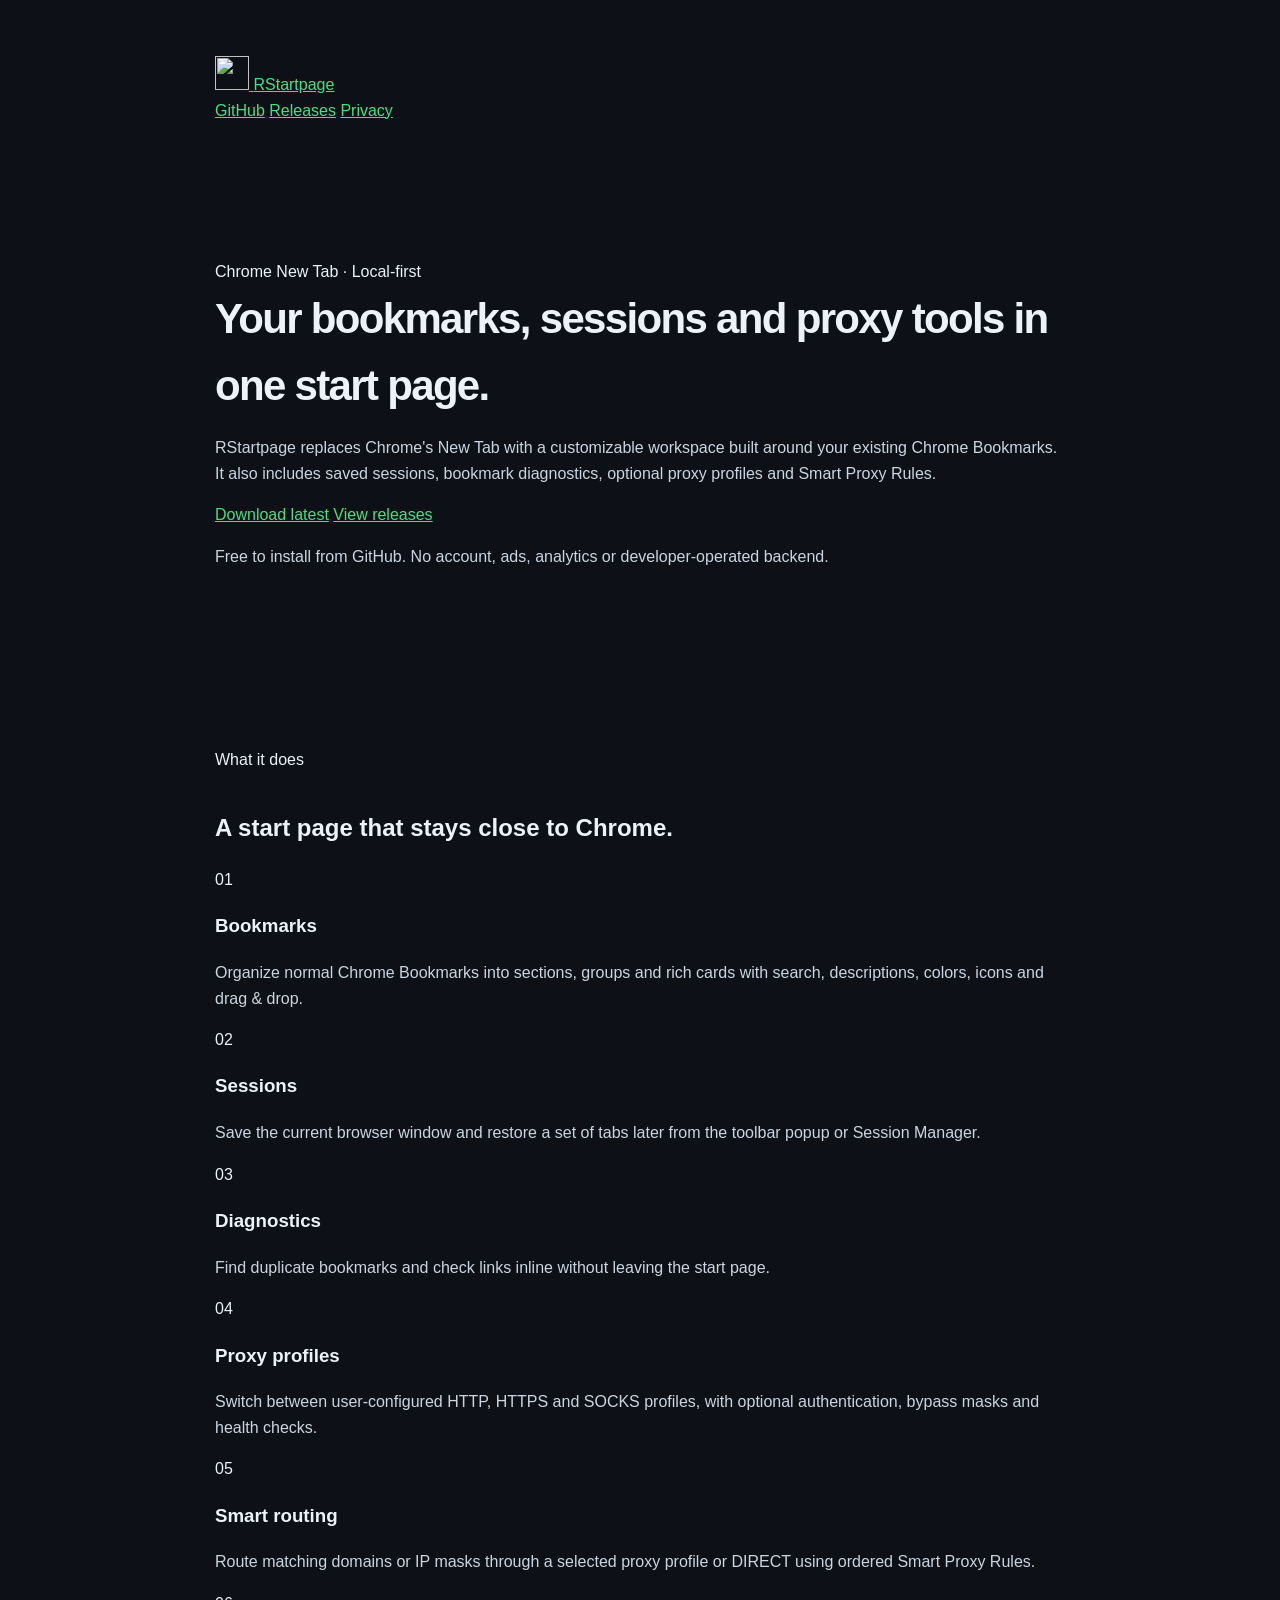
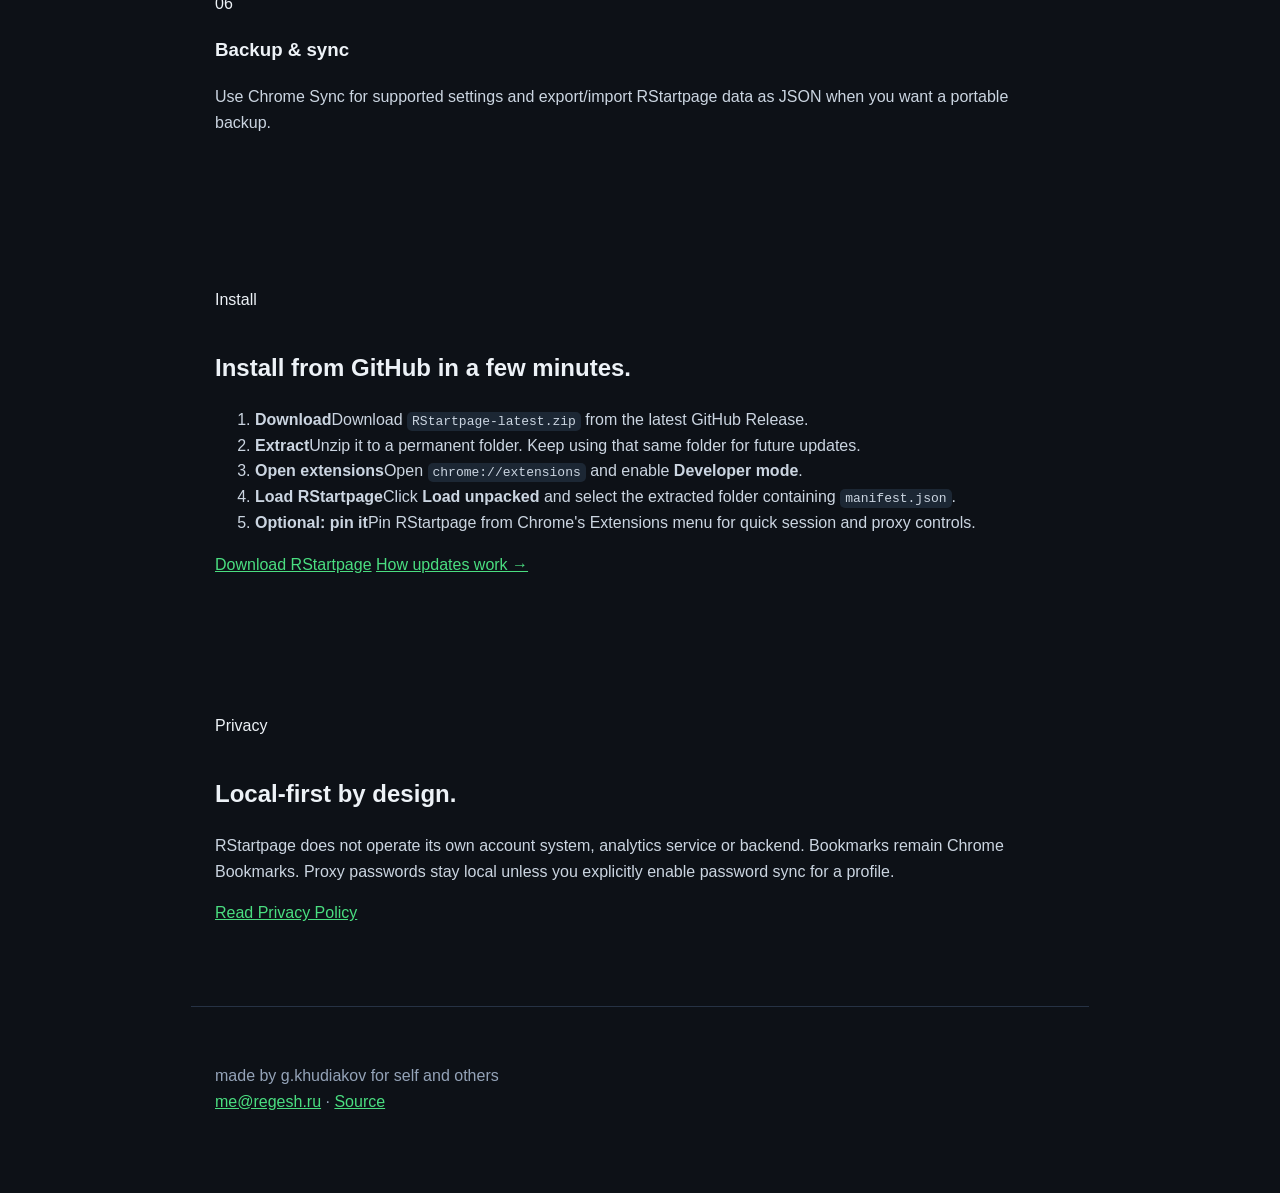
==== docs/index.html @ 15287fea "Build public RStartpage landing page" ====
<!doctype html>
<html lang="en">
<head>
  <meta charset="utf-8">
  <meta name="viewport" content="width=device-width,initial-scale=1">
  <meta name="description" content="RStartpage is a local-first Chrome New Tab workspace with bookmarks, sessions, link diagnostics and optional proxy routing.">
  <title>RStartpage — Chrome New Tab workspace</title>
  <link rel="stylesheet" href="style.css">
</head>
<body>
  <header class="nav wrap nav-wrap">
    <a class="brand" href="./" aria-label="RStartpage home">
      <img src="https://raw.githubusercontent.com/regesheu/RStartpage/main/icons/icon128.png" alt="" width="34" height="34">
      <span>RStartpage</span>
    </a>
    <nav>
      <a href="https://github.com/regesheu/RStartpage">GitHub</a>
      <a href="https://github.com/regesheu/RStartpage/releases">Releases</a>
      <a href="privacy.html">Privacy</a>
    </nav>
  </header>

  <main>
    <section class="hero wrap">
      <div class="hero-copy">
        <div class="eyebrow">Chrome New Tab · Local-first</div>
        <h1>Your bookmarks, sessions and proxy tools in one start page.</h1>
        <p class="lead">RStartpage replaces Chrome's New Tab with a customizable workspace built around your existing Chrome Bookmarks. It also includes saved sessions, bookmark diagnostics, optional proxy profiles and Smart Proxy Rules.</p>
        <div class="actions">
          <a class="button primary" href="https://github.com/regesheu/RStartpage/releases/latest/download/RStartpage-latest.zip">Download latest</a>
          <a class="button" href="https://github.com/regesheu/RStartpage/releases">View releases</a>
        </div>
        <p class="small">Free to install from GitHub. No account, ads, analytics or developer-operated backend.</p>
      </div>
      <div class="hero-mark" aria-hidden="true">
        <img src="https://raw.githubusercontent.com/regesheu/RStartpage/main/branding/rstartpage-project-mark-transparent.png" alt="">
      </div>
    </section>

    <section class="wrap section">
      <div class="section-heading">
        <div class="eyebrow">What it does</div>
        <h2>A start page that stays close to Chrome.</h2>
      </div>
      <div class="feature-grid">
        <article class="feature"><span>01</span><h3>Bookmarks</h3><p>Organize normal Chrome Bookmarks into sections, groups and rich cards with search, descriptions, colors, icons and drag & drop.</p></article>
        <article class="feature"><span>02</span><h3>Sessions</h3><p>Save the current browser window and restore a set of tabs later from the toolbar popup or Session Manager.</p></article>
        <article class="feature"><span>03</span><h3>Diagnostics</h3><p>Find duplicate bookmarks and check links inline without leaving the start page.</p></article>
        <article class="feature"><span>04</span><h3>Proxy profiles</h3><p>Switch between user-configured HTTP, HTTPS and SOCKS profiles, with optional authentication, bypass masks and health checks.</p></article>
        <article class="feature"><span>05</span><h3>Smart routing</h3><p>Route matching domains or IP masks through a selected proxy profile or DIRECT using ordered Smart Proxy Rules.</p></article>
        <article class="feature"><span>06</span><h3>Backup & sync</h3><p>Use Chrome Sync for supported settings and export/import RStartpage data as JSON when you want a portable backup.</p></article>
      </div>
    </section>

    <section class="wrap section install" id="install">
      <div class="section-heading">
        <div class="eyebrow">Install</div>
        <h2>Install from GitHub in a few minutes.</h2>
      </div>
      <ol class="steps">
        <li><strong>Download</strong><span>Download <code>RStartpage-latest.zip</code> from the latest GitHub Release.</span></li>
        <li><strong>Extract</strong><span>Unzip it to a permanent folder. Keep using that same folder for future updates.</span></li>
        <li><strong>Open extensions</strong><span>Open <code>chrome://extensions</code> and enable <strong>Developer mode</strong>.</span></li>
        <li><strong>Load RStartpage</strong><span>Click <strong>Load unpacked</strong> and select the extracted folder containing <code>manifest.json</code>.</span></li>
        <li><strong>Optional: pin it</strong><span>Pin RStartpage from Chrome's Extensions menu for quick session and proxy controls.</span></li>
      </ol>
      <div class="install-actions">
        <a class="button primary" href="https://github.com/regesheu/RStartpage/releases/latest/download/RStartpage-latest.zip">Download RStartpage</a>
        <a class="text-link" href="https://github.com/regesheu/RStartpage#updating">How updates work →</a>
      </div>
    </section>

    <section class="wrap section privacy-card">
      <div>
        <div class="eyebrow">Privacy</div>
        <h2>Local-first by design.</h2>
        <p>RStartpage does not operate its own account system, analytics service or backend. Bookmarks remain Chrome Bookmarks. Proxy passwords stay local unless you explicitly enable password sync for a profile.</p>
      </div>
      <a class="button" href="privacy.html">Read Privacy Policy</a>
    </section>
  </main>

  <footer class="wrap footer">
    <div>made by g.khudiakov for self and others</div>
    <div><a href="mailto:me@regesh.ru">me@regesh.ru</a> · <a href="https://github.com/regesheu/RStartpage">Source</a></div>
  </footer>
</body>
</html>
---- docs/style.css ----
:root{color-scheme:light dark;font-family:-apple-system,BlinkMacSystemFont,"Segoe UI",sans-serif;background:#0d1117;color:#edf2f7}body{margin:0;line-height:1.6}.wrap{max-width:850px;margin:auto;padding:56px 24px 80px}a{color:#4ade80}h1{font-size:42px;letter-spacing:-.04em;margin:0 0 12px}h2{margin-top:36px}p,li{color:#cbd5e1}.card{margin-top:24px;padding:22px;border:1px solid #263244;border-radius:18px;background:#131b26}.muted{color:#94a3b8}code{background:#1c2734;padding:2px 5px;border-radius:5px}footer{margin-top:52px;padding-top:20px;border-top:1px solid #263244;color:#94a3b8}
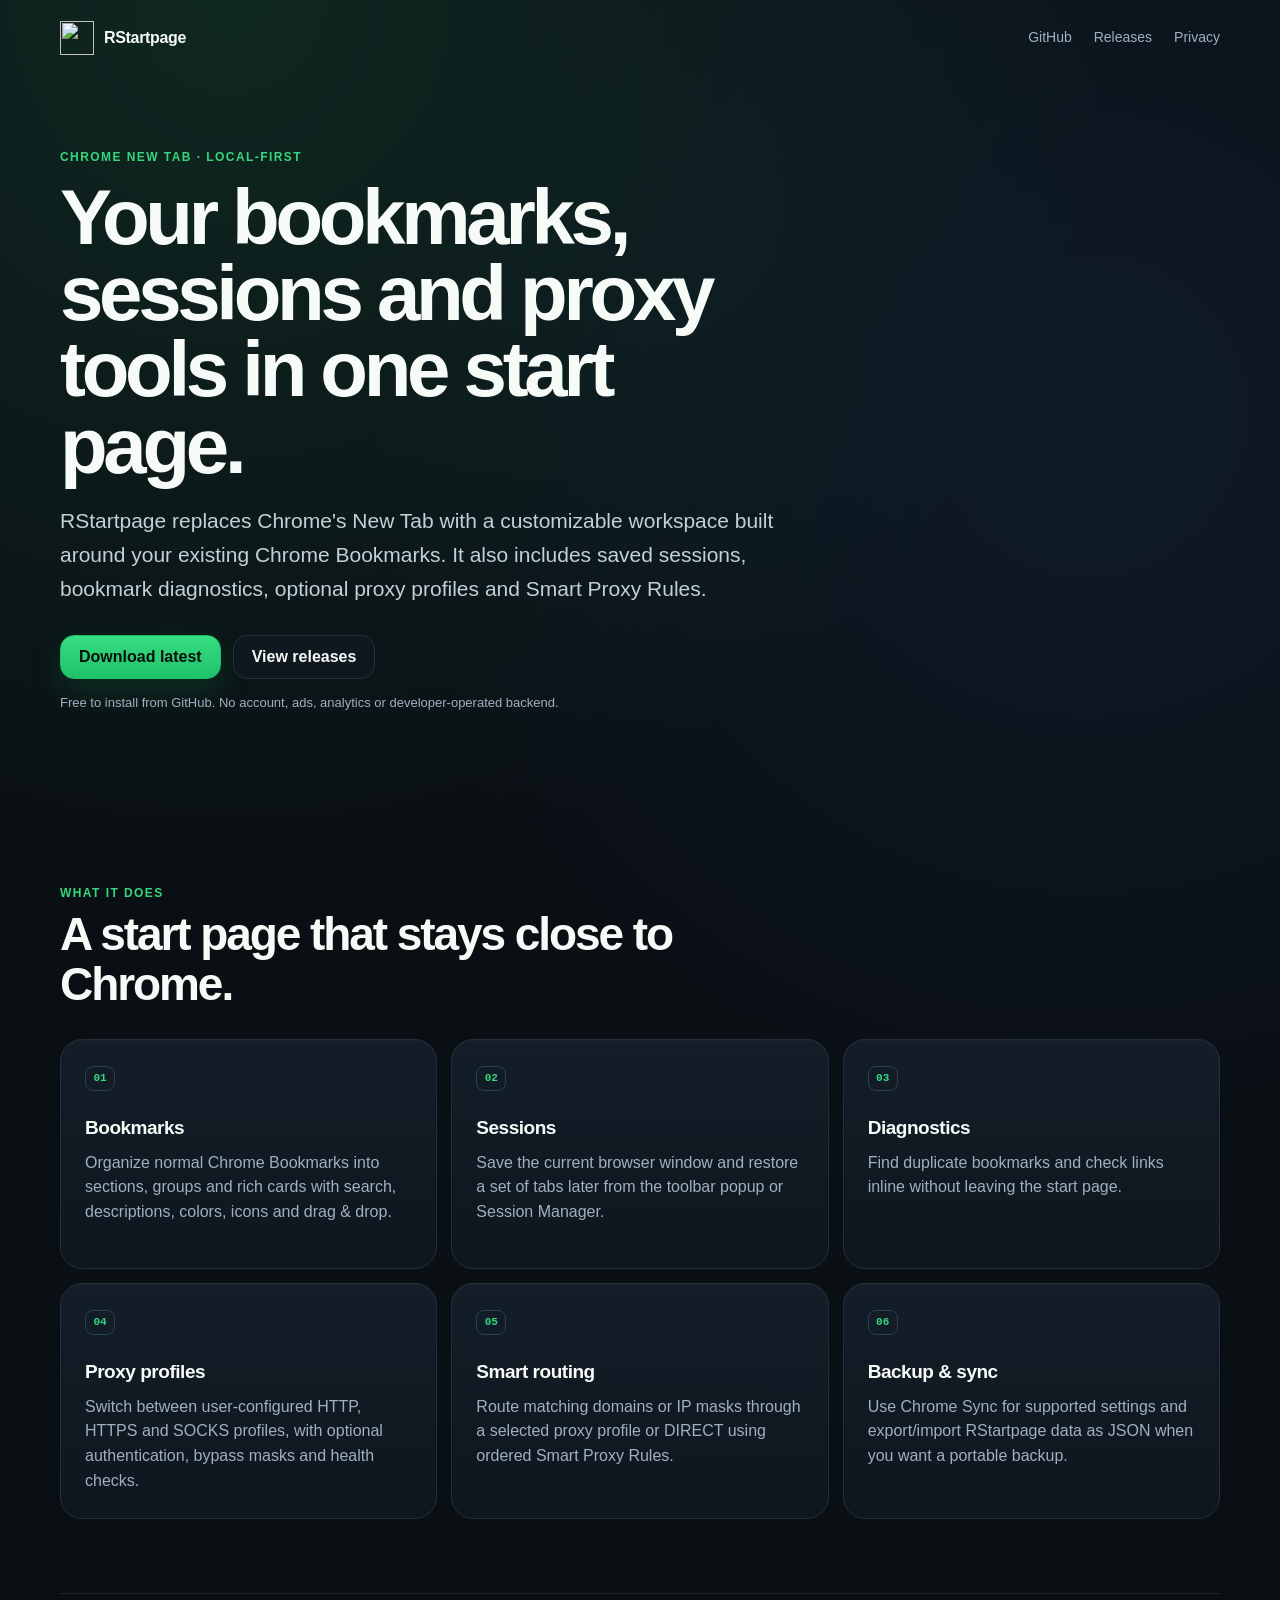
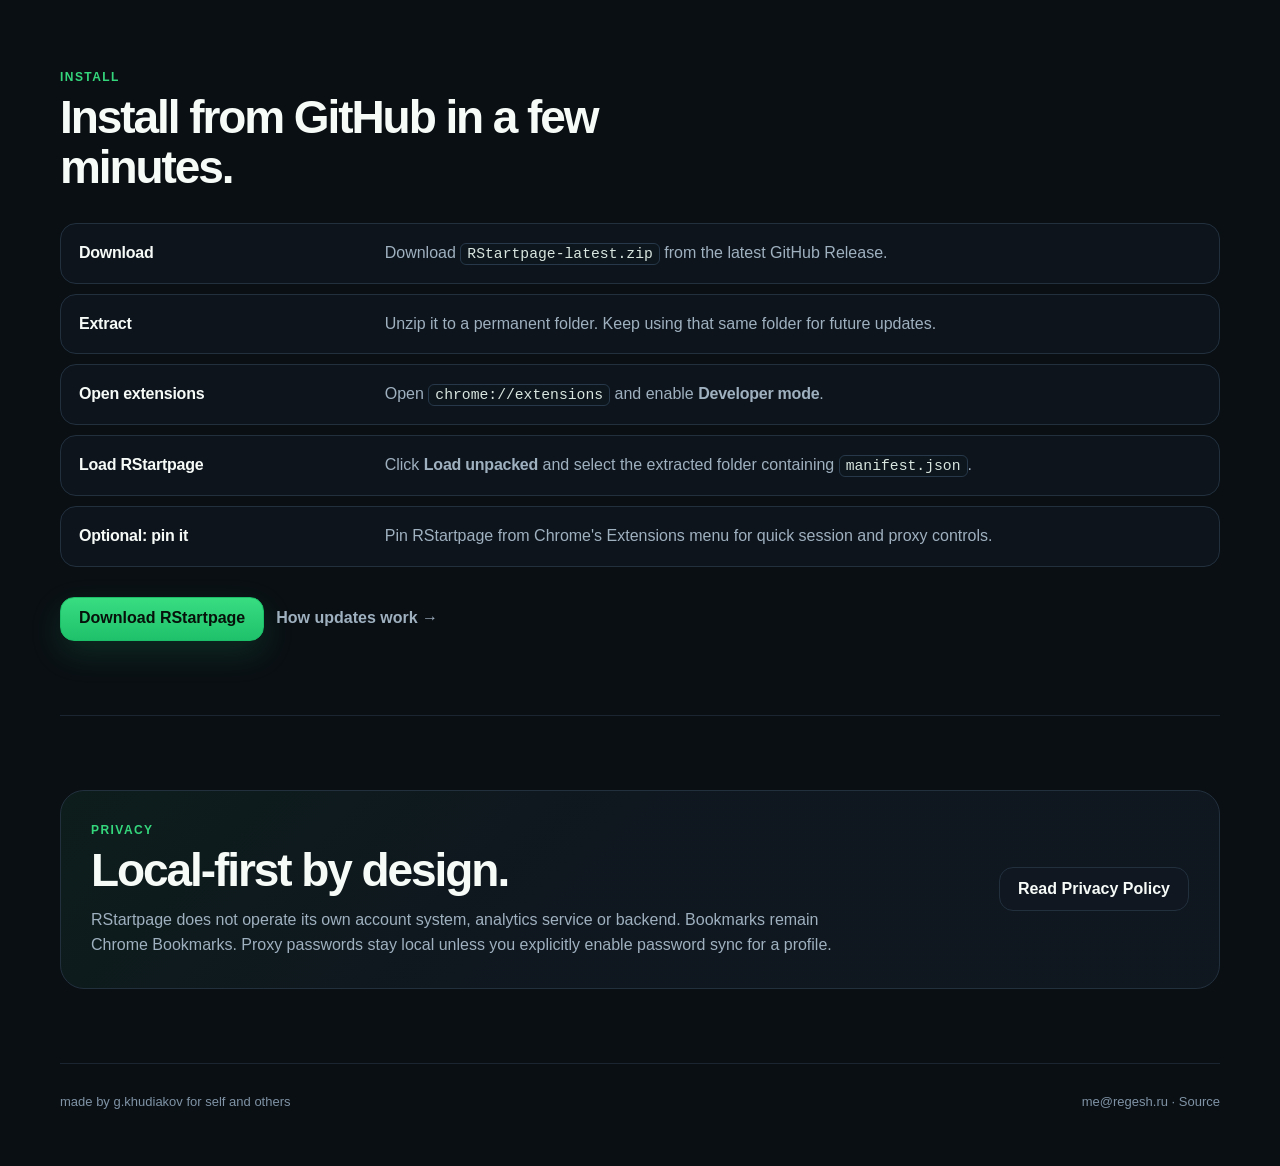
==== commit 41be7ed2: "Use published project icon on landing page" ====
--- a/docs/index.html
+++ b/docs/index.html
@@ -33,7 +33,7 @@
         <p class="small">Free to install from GitHub. No account, ads, analytics or developer-operated backend.</p>
       </div>
       <div class="hero-mark" aria-hidden="true">
-        <img src="https://raw.githubusercontent.com/regesheu/RStartpage/main/branding/rstartpage-project-mark-transparent.png" alt="">
+        <img src="https://raw.githubusercontent.com/regesheu/RStartpage/main/icons/icon128.png" alt="">
       </div>
     </section>
 
--- a/docs/style.css
+++ b/docs/style.css
@@ -1 +1 @@
-:root{color-scheme:light dark;font-family:-apple-system,BlinkMacSystemFont,"Segoe UI",sans-serif;background:#0d1117;color:#edf2f7}body{margin:0;line-height:1.6}.wrap{max-width:850px;margin:auto;padding:56px 24px 80px}a{color:#4ade80}h1{font-size:42px;letter-spacing:-.04em;margin:0 0 12px}h2{margin-top:36px}p,li{color:#cbd5e1}.card{margin-top:24px;padding:22px;border:1px solid #263244;border-radius:18px;background:#131b26}.muted{color:#94a3b8}code{background:#1c2734;padding:2px 5px;border-radius:5px}footer{margin-top:52px;padding-top:20px;border-top:1px solid #263244;color:#94a3b8}
+:root{color-scheme:dark;font-family:-apple-system,BlinkMacSystemFont,"SF Pro Display","Segoe UI",sans-serif;background:#0a0f14;color:#f7fbf8;--bg:#0a0f14;--surface:#101821;--surface2:#141f2a;--border:#22303e;--text:#f7fbf8;--muted:#9fb0bf;--green:#35d77d;--green2:#1bbf68;--max:1160px}*{box-sizing:border-box}html{scroll-behavior:smooth}body{margin:0;min-height:100vh;line-height:1.55;background:radial-gradient(circle at 18% 0%,rgba(53,215,125,.12),transparent 30%),radial-gradient(circle at 85% 15%,rgba(53,135,215,.10),transparent 28%),var(--bg);color:var(--text)}a{color:inherit;text-decoration:none}.wrap{width:min(calc(100% - 40px),var(--max));margin:0 auto}.nav-wrap{min-height:76px;display:flex;align-items:center;justify-content:space-between;gap:24px}.brand{display:inline-flex;align-items:center;gap:10px;font-weight:700;letter-spacing:-.02em}.brand img{display:block}.nav nav{display:flex;align-items:center;gap:22px}.nav nav a{color:var(--muted);font-size:14px}.nav nav a:hover,.text-link:hover,.footer a:hover{color:var(--green)}.hero{min-height:540px;display:grid;grid-template-columns:minmax(0,1.3fr) minmax(260px,.7fr);gap:44px;align-items:center;padding:72px 0 84px}.hero-copy{max-width:780px}.eyebrow{color:var(--green);font-size:12px;font-weight:750;letter-spacing:.12em;text-transform:uppercase}.hero h1{margin:12px 0 20px;font-size:clamp(44px,7vw,78px);line-height:.98;letter-spacing:-.055em;max-width:900px}.lead{max-width:760px;margin:0;color:#c4d0d9;font-size:clamp(17px,2vw,21px);line-height:1.6}.actions,.install-actions{display:flex;align-items:center;gap:12px;flex-wrap:wrap;margin-top:30px}.button{min-height:44px;display:inline-flex;align-items:center;justify-content:center;padding:0 18px;border:1px solid var(--border);border-radius:14px;background:rgba(16,24,33,.82);color:var(--text);font-weight:650;transition:.16s ease}.button:hover{transform:translateY(-1px);border-color:#35516a;background:#15202b}.button.primary{border-color:var(--green2);background:linear-gradient(180deg,#38dc81,#1fc26a);color:#07110b;box-shadow:0 12px 32px rgba(31,194,106,.16)}.button.primary:hover{background:linear-gradient(180deg,#45e38b,#27cb72)}.small{margin-top:14px;color:var(--muted);font-size:13px}.hero-mark{display:grid;place-items:center}.hero-mark img{width:min(100%,360px);filter:drop-shadow(0 24px 45px rgba(0,0,0,.28))}.section{padding:74px 0}.section-heading{max-width:720px;margin-bottom:30px}.section-heading h2,.privacy-card h2{margin:7px 0 0;font-size:clamp(30px,4vw,46px);line-height:1.08;letter-spacing:-.045em}.feature-grid{display:grid;grid-template-columns:repeat(3,minmax(0,1fr));gap:14px}.feature{min-height:230px;padding:24px;border:1px solid var(--border);border-radius:22px;background:linear-gradient(180deg,rgba(20,31,42,.92),rgba(15,23,31,.86));box-shadow:inset 0 1px 0 rgba(255,255,255,.025)}.feature>span{display:inline-flex;min-width:30px;height:25px;align-items:center;justify-content:center;border:1px solid #284156;border-radius:8px;color:var(--green);font:650 11px/1 ui-monospace,SFMono-Regular,Menlo,monospace}.feature h3{margin:22px 0 8px;font-size:19px;letter-spacing:-.025em}.feature p,.privacy-card p{margin:0;color:var(--muted)}.install{border-top:1px solid rgba(34,48,62,.7);border-bottom:1px solid rgba(34,48,62,.7)}.steps{list-style:none;padding:0;margin:0;display:grid;gap:10px;counter-reset:item}.steps li{display:grid;grid-template-columns:minmax(150px,.35fr) minmax(0,1fr);gap:20px;padding:17px 18px;border:1px solid var(--border);border-radius:16px;background:rgba(15,23,31,.72)}.steps strong{letter-spacing:-.015em}.steps span{color:var(--muted)}code{padding:2px 6px;border:1px solid #263849;border-radius:6px;background:#0d151d;color:#d8e6df;font-family:ui-monospace,SFMono-Regular,Menlo,monospace;font-size:.92em}.text-link{color:var(--muted);font-weight:620}.privacy-card{margin-top:74px;margin-bottom:74px;padding:30px;border:1px solid var(--border);border-radius:24px;background:linear-gradient(135deg,rgba(53,215,125,.07),rgba(16,24,33,.86) 45%);display:flex;align-items:center;justify-content:space-between;gap:36px}.privacy-card>div{max-width:760px}.privacy-card p{margin-top:12px}.footer{min-height:104px;padding:28px 0 40px;border-top:1px solid rgba(34,48,62,.7);display:flex;justify-content:space-between;gap:24px;color:#7f93a5;font-size:13px}@media(max-width:860px){.hero{grid-template-columns:1fr;min-height:auto;padding-top:56px}.hero-mark{display:none}.feature-grid{grid-template-columns:1fr 1fr}.privacy-card{align-items:flex-start;flex-direction:column}.nav nav a:nth-child(2){display:none}}@media(max-width:600px){.wrap{width:min(calc(100% - 28px),var(--max))}.nav-wrap{min-height:66px}.nav nav{gap:14px}.hero{padding:48px 0 60px}.hero h1{font-size:46px}.feature-grid{grid-template-columns:1fr}.section{padding:56px 0}.steps li{grid-template-columns:1fr;gap:4px}.footer{flex-direction:column}.privacy-card{margin-top:56px;margin-bottom:56px}.actions .button,.install-actions .button{width:100%}}
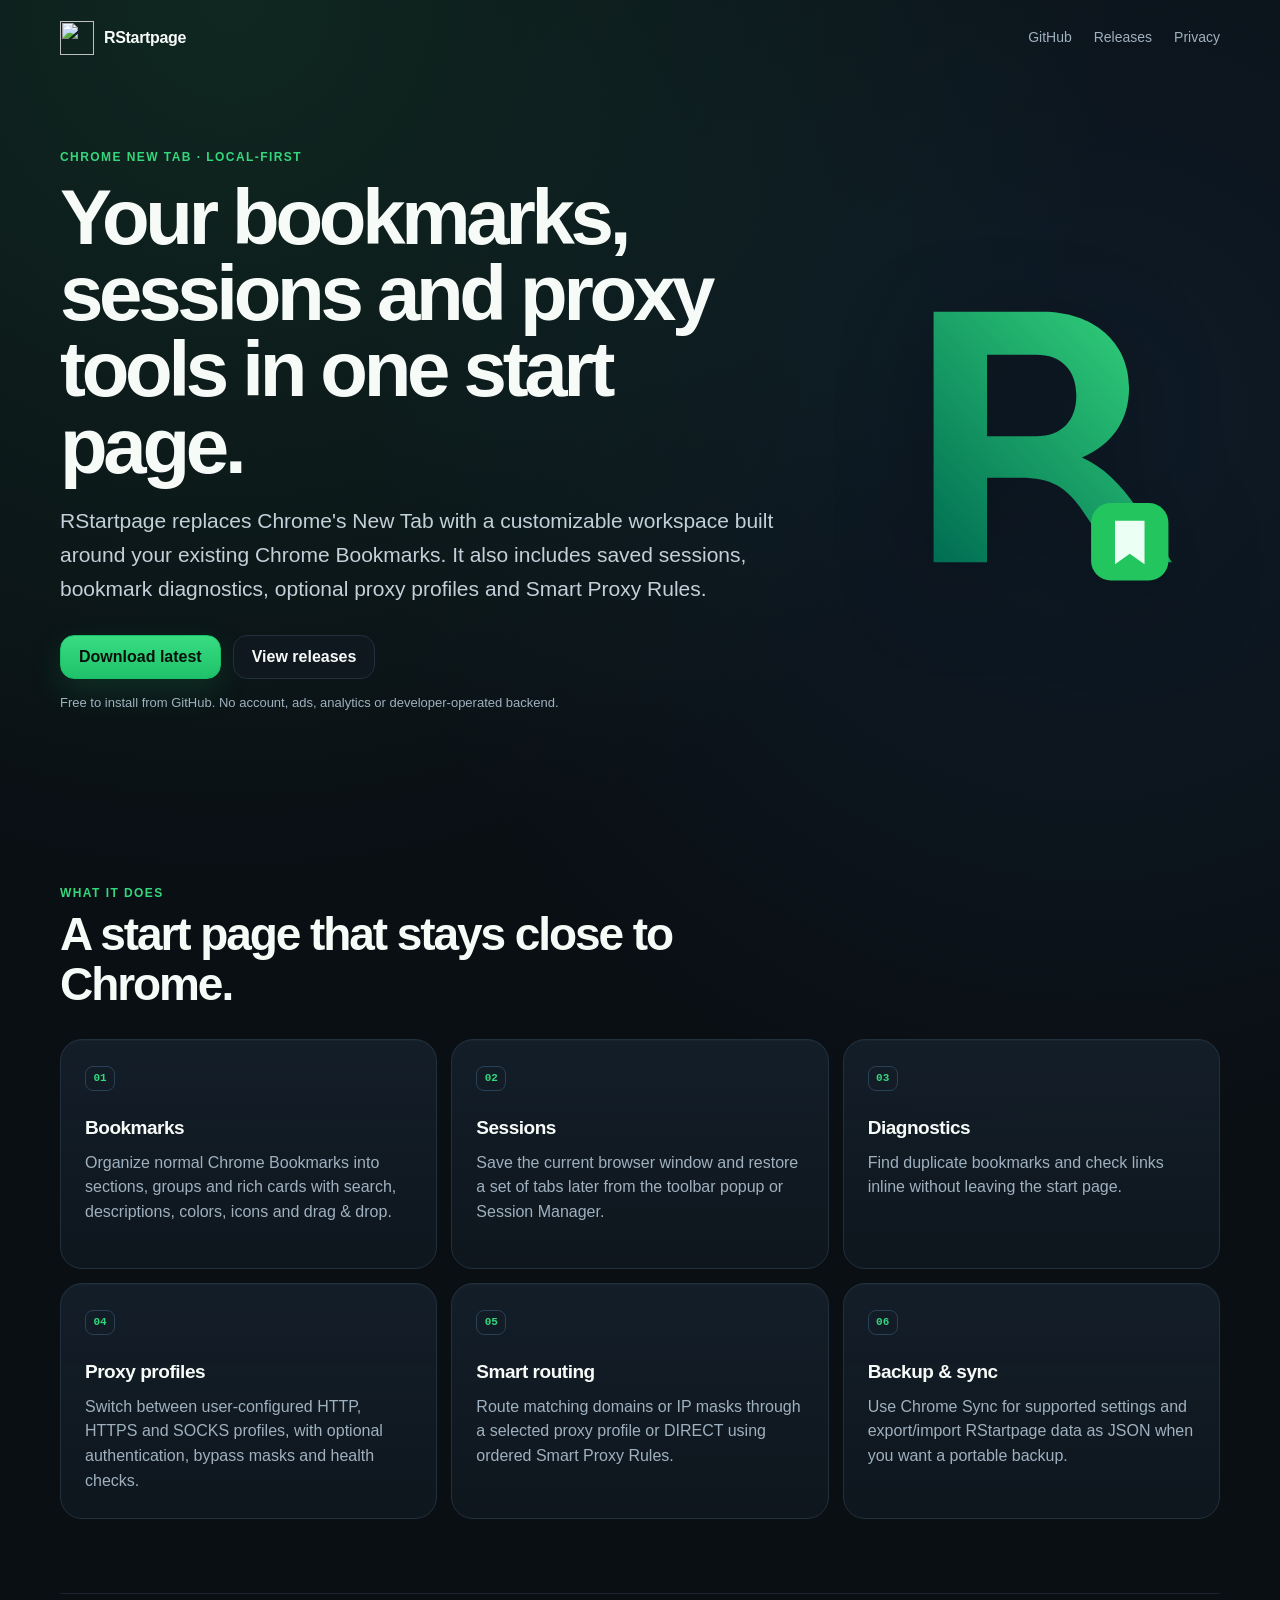
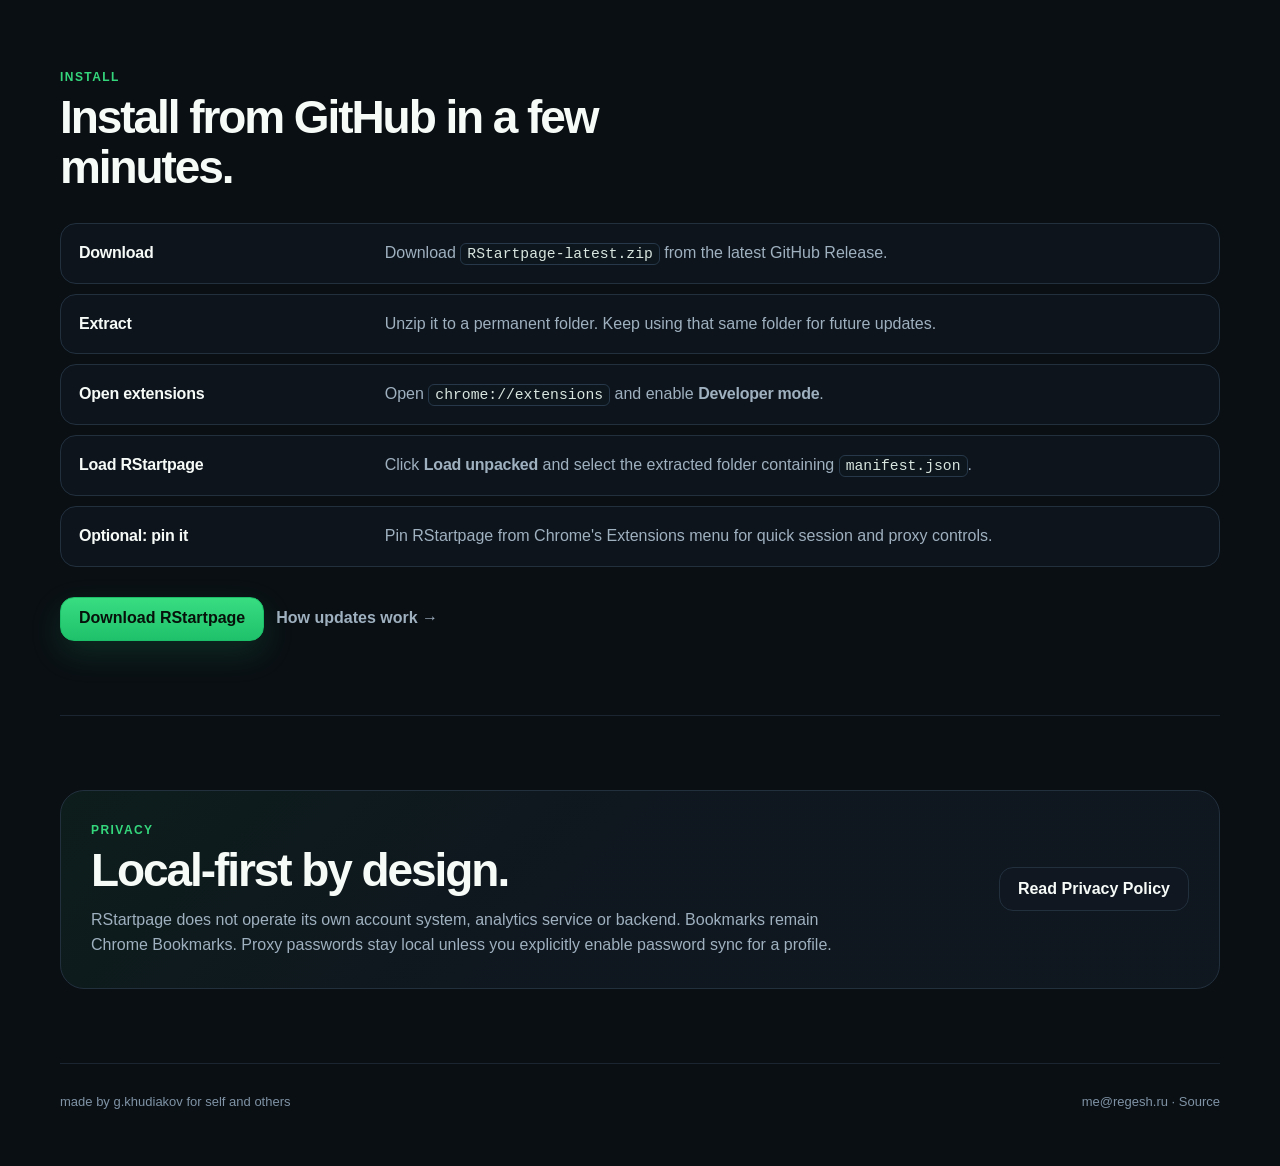
==== commit 4f58651c: "Fix GitHub Pages hero logo rendering" ====
--- a/docs/index.html
+++ b/docs/index.html
@@ -33,7 +33,7 @@
         <p class="small">Free to install from GitHub. No account, ads, analytics or developer-operated backend.</p>
       </div>
       <div class="hero-mark" aria-hidden="true">
-        <img src="https://raw.githubusercontent.com/regesheu/RStartpage/main/icons/icon128.png" alt="">
+        <img src="logo-fallback.svg" alt="">
       </div>
     </section>
 
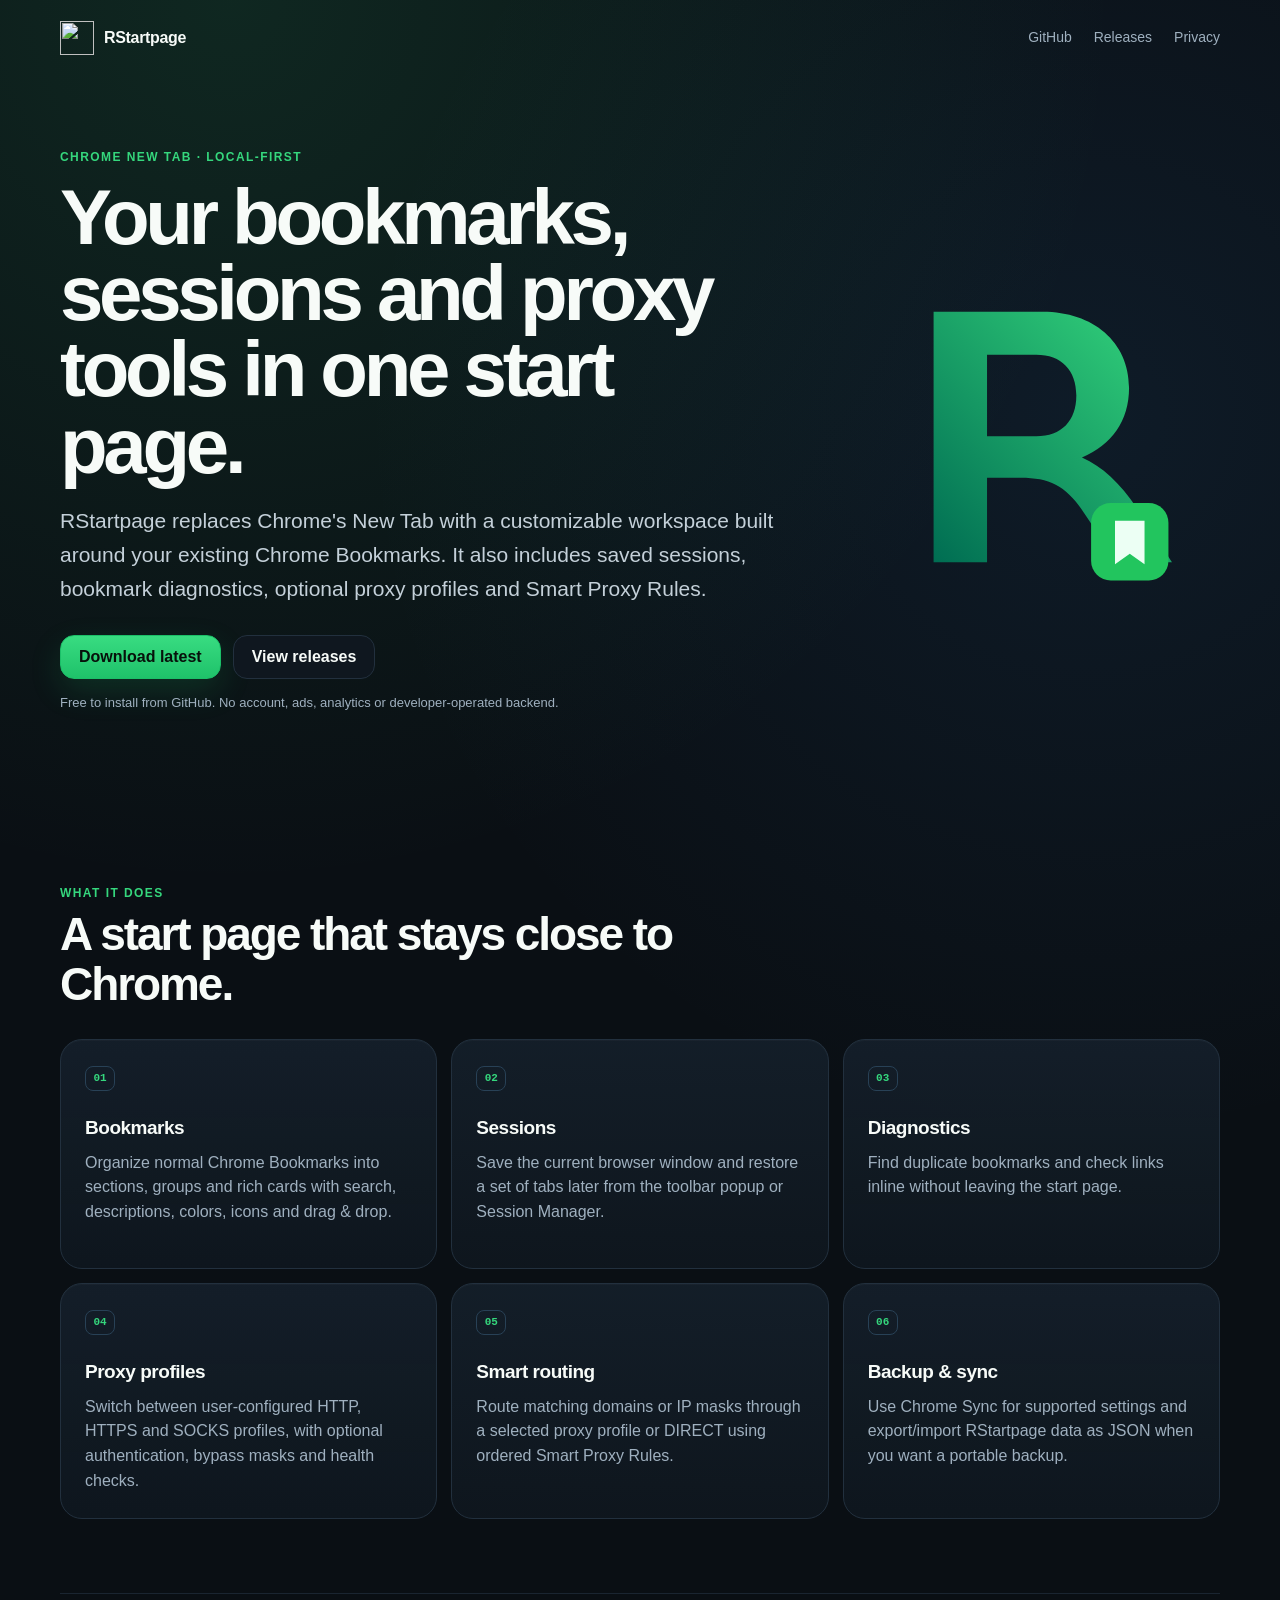
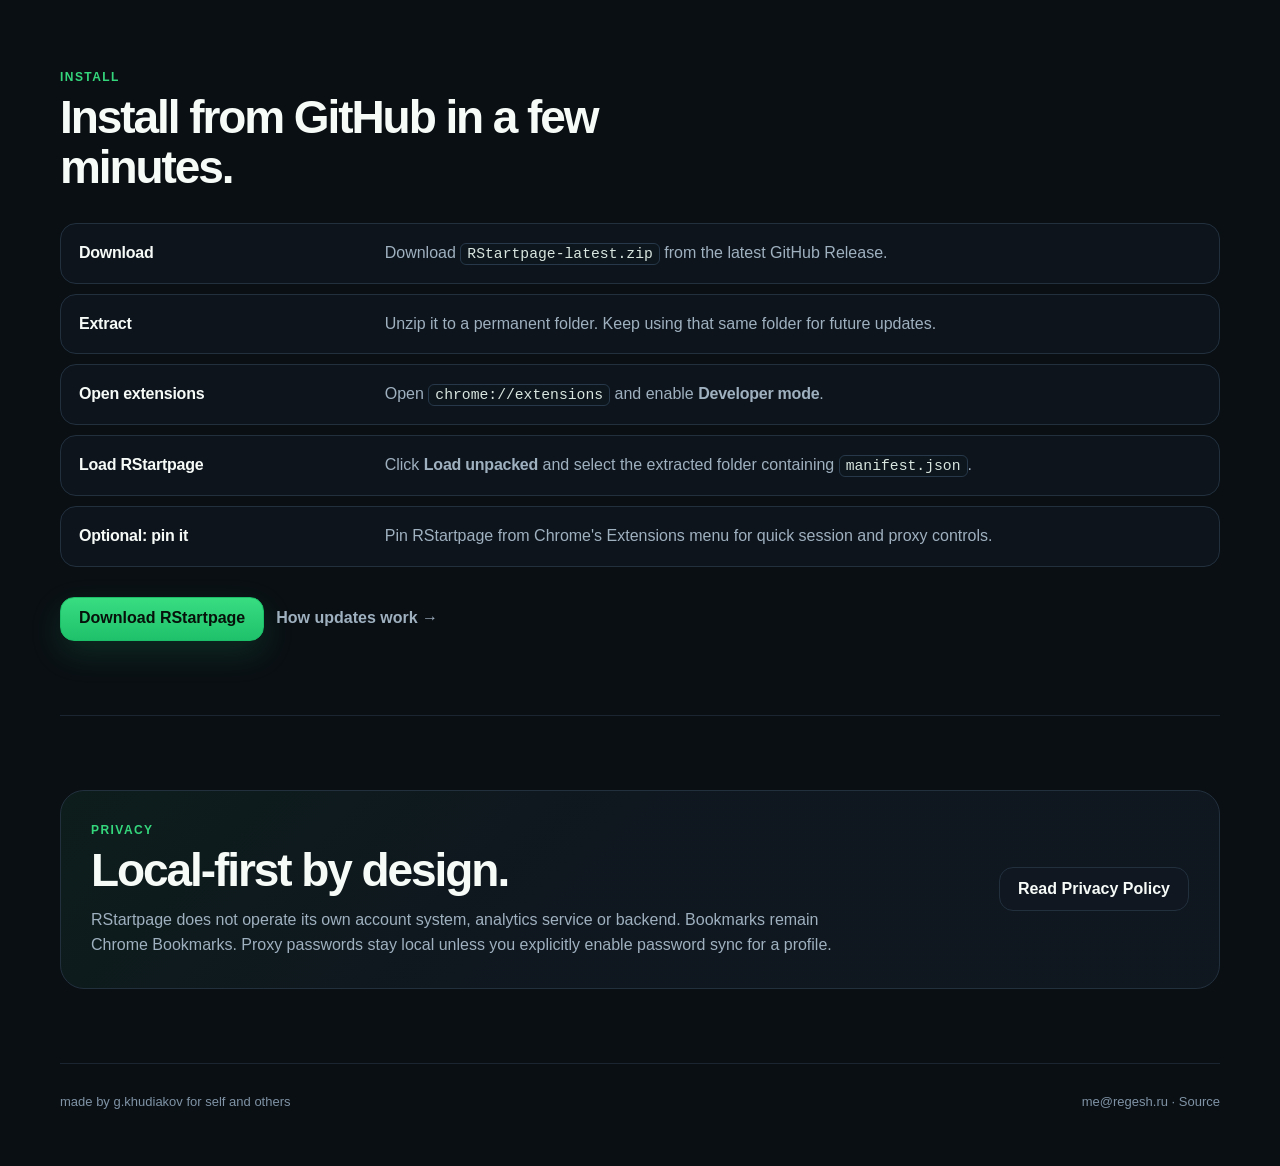
==== commit 179141dc: "Disable hero logo filter to avoid rendering artifacts" ====
--- a/docs/index.html
+++ b/docs/index.html
@@ -33,7 +33,7 @@
         <p class="small">Free to install from GitHub. No account, ads, analytics or developer-operated backend.</p>
       </div>
       <div class="hero-mark" aria-hidden="true">
-        <img src="logo-fallback.svg" alt="">
+        <img src="logo-fallback.svg" alt="" style="filter:none">
       </div>
     </section>
 
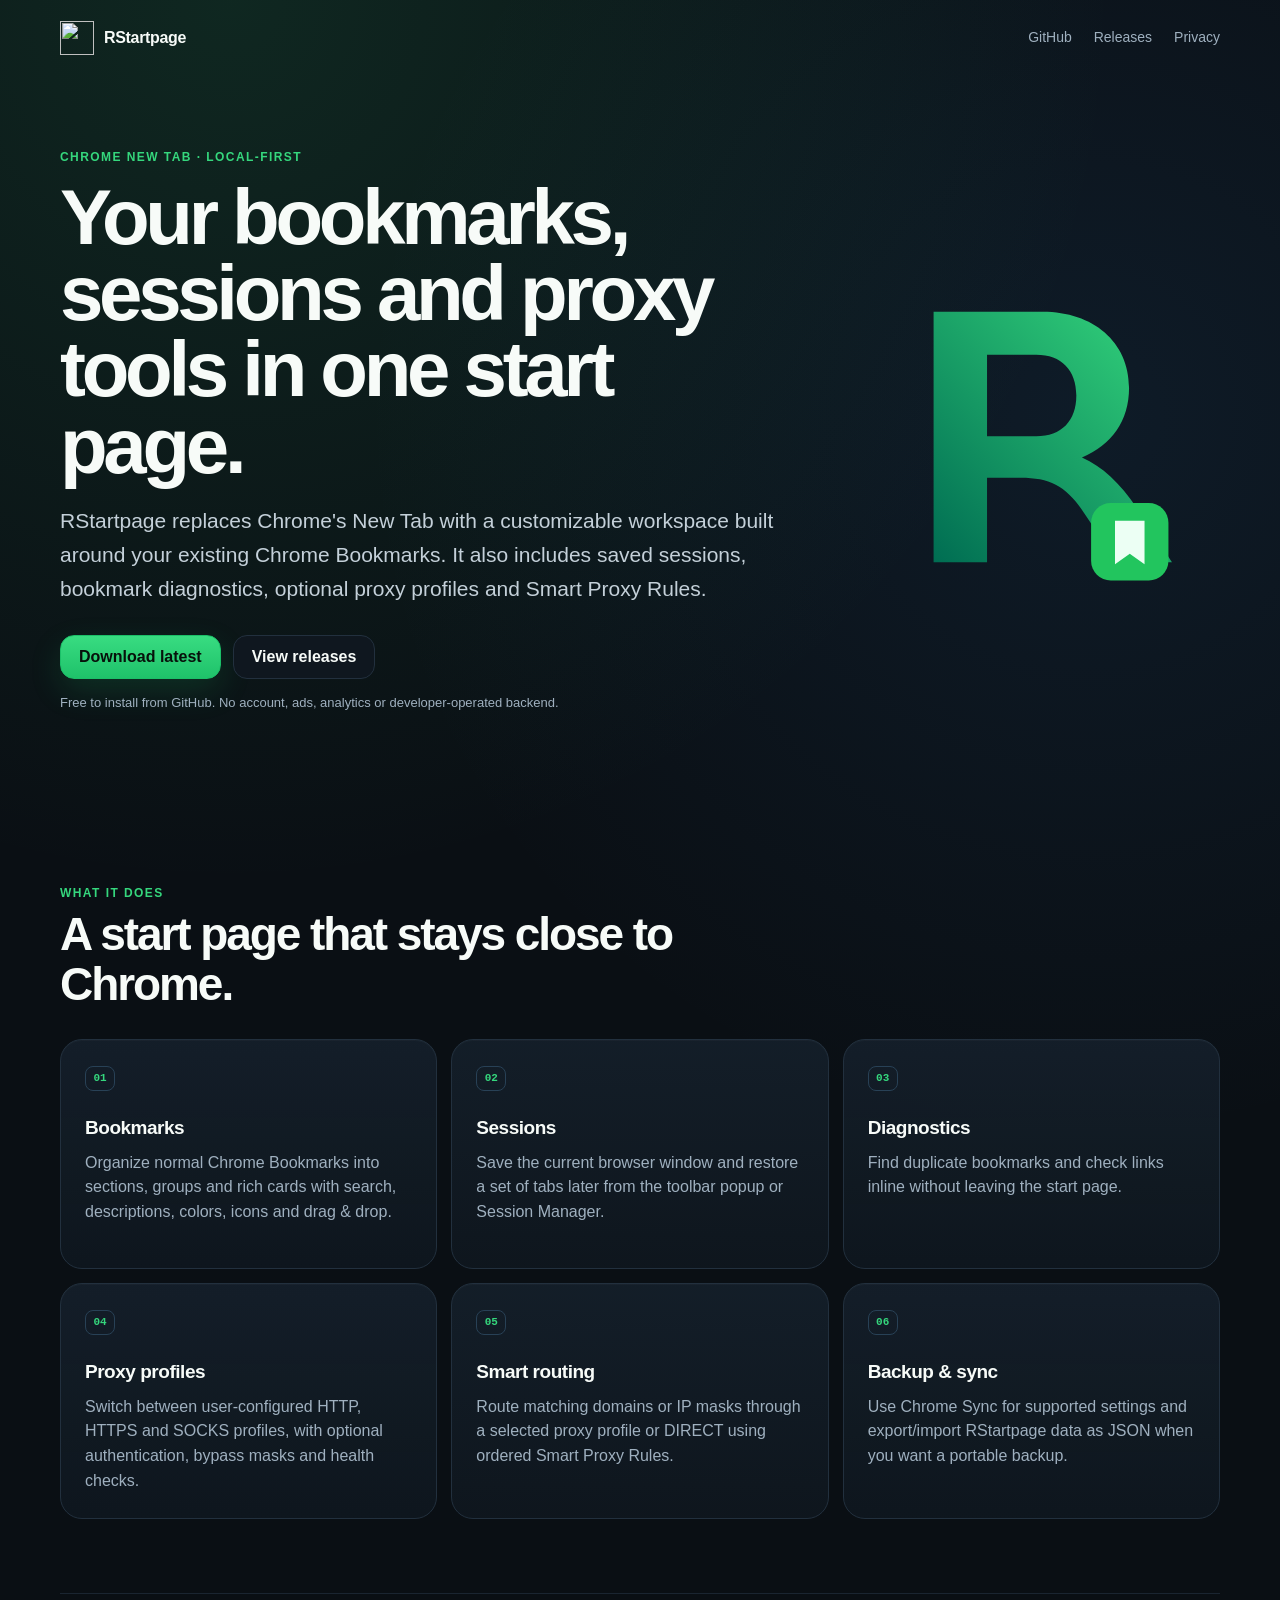
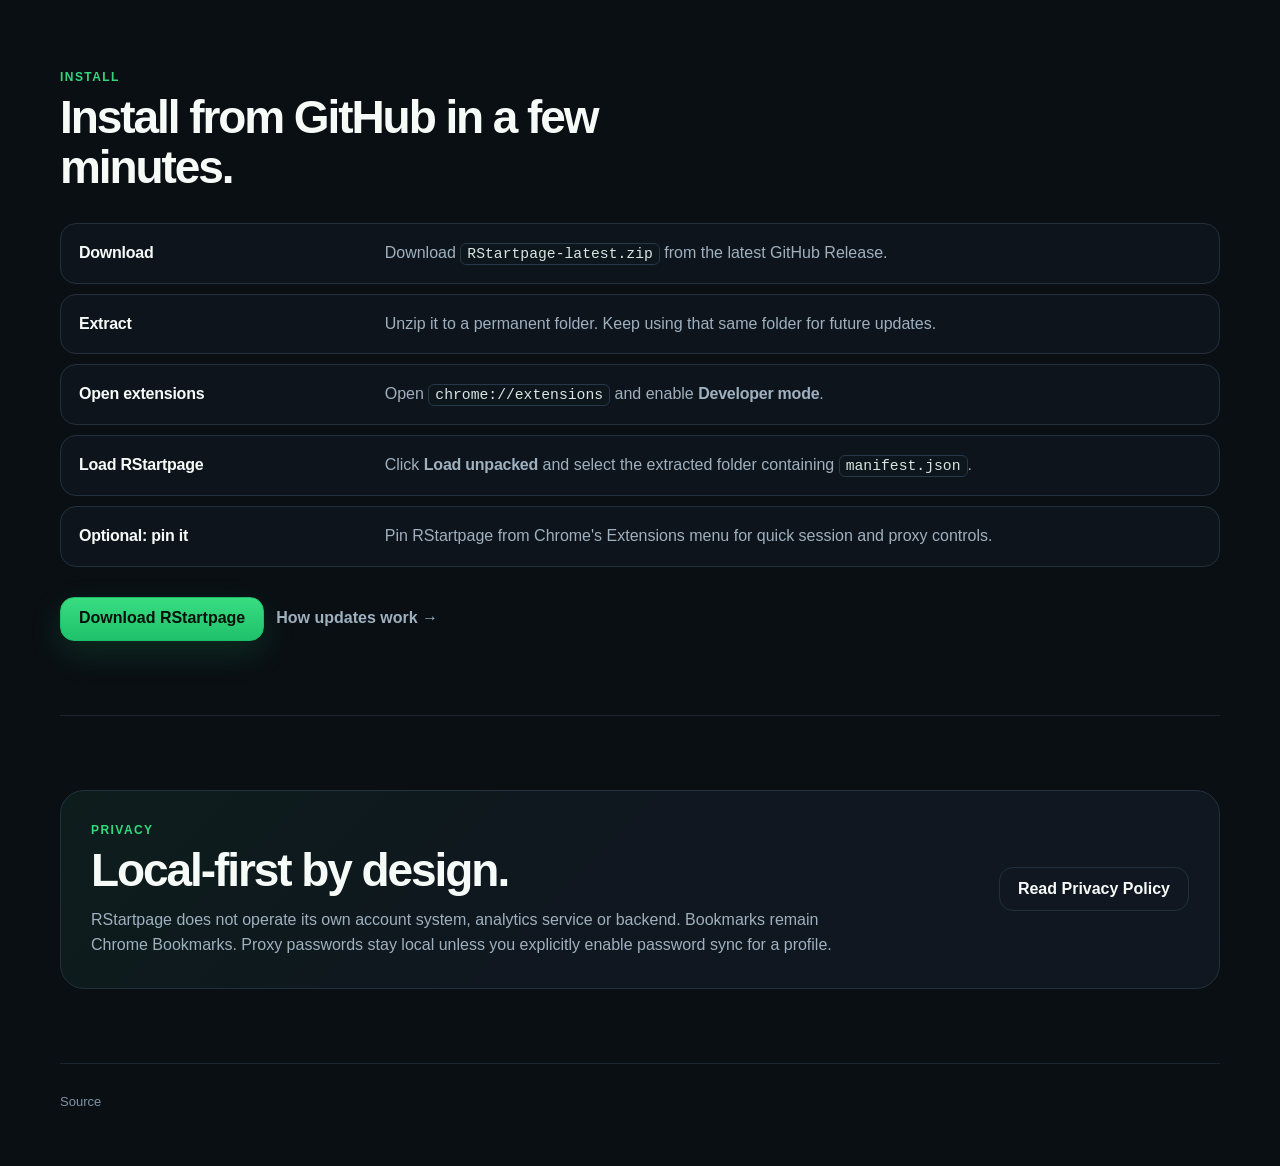
==== commit 0f2a09a9: "feat: overhaul navigation settings and tools" ====
--- a/docs/index.html
+++ b/docs/index.html
@@ -81,8 +81,7 @@
   </main>
 
   <footer class="wrap footer">
-    <div>made by g.khudiakov for self and others</div>
-    <div><a href="mailto:me@regesh.ru">me@regesh.ru</a> · <a href="https://github.com/regesheu/RStartpage">Source</a></div>
+    <div><a href="https://github.com/regesheu/RStartpage">Source</a></div>
   </footer>
 </body>
 </html>
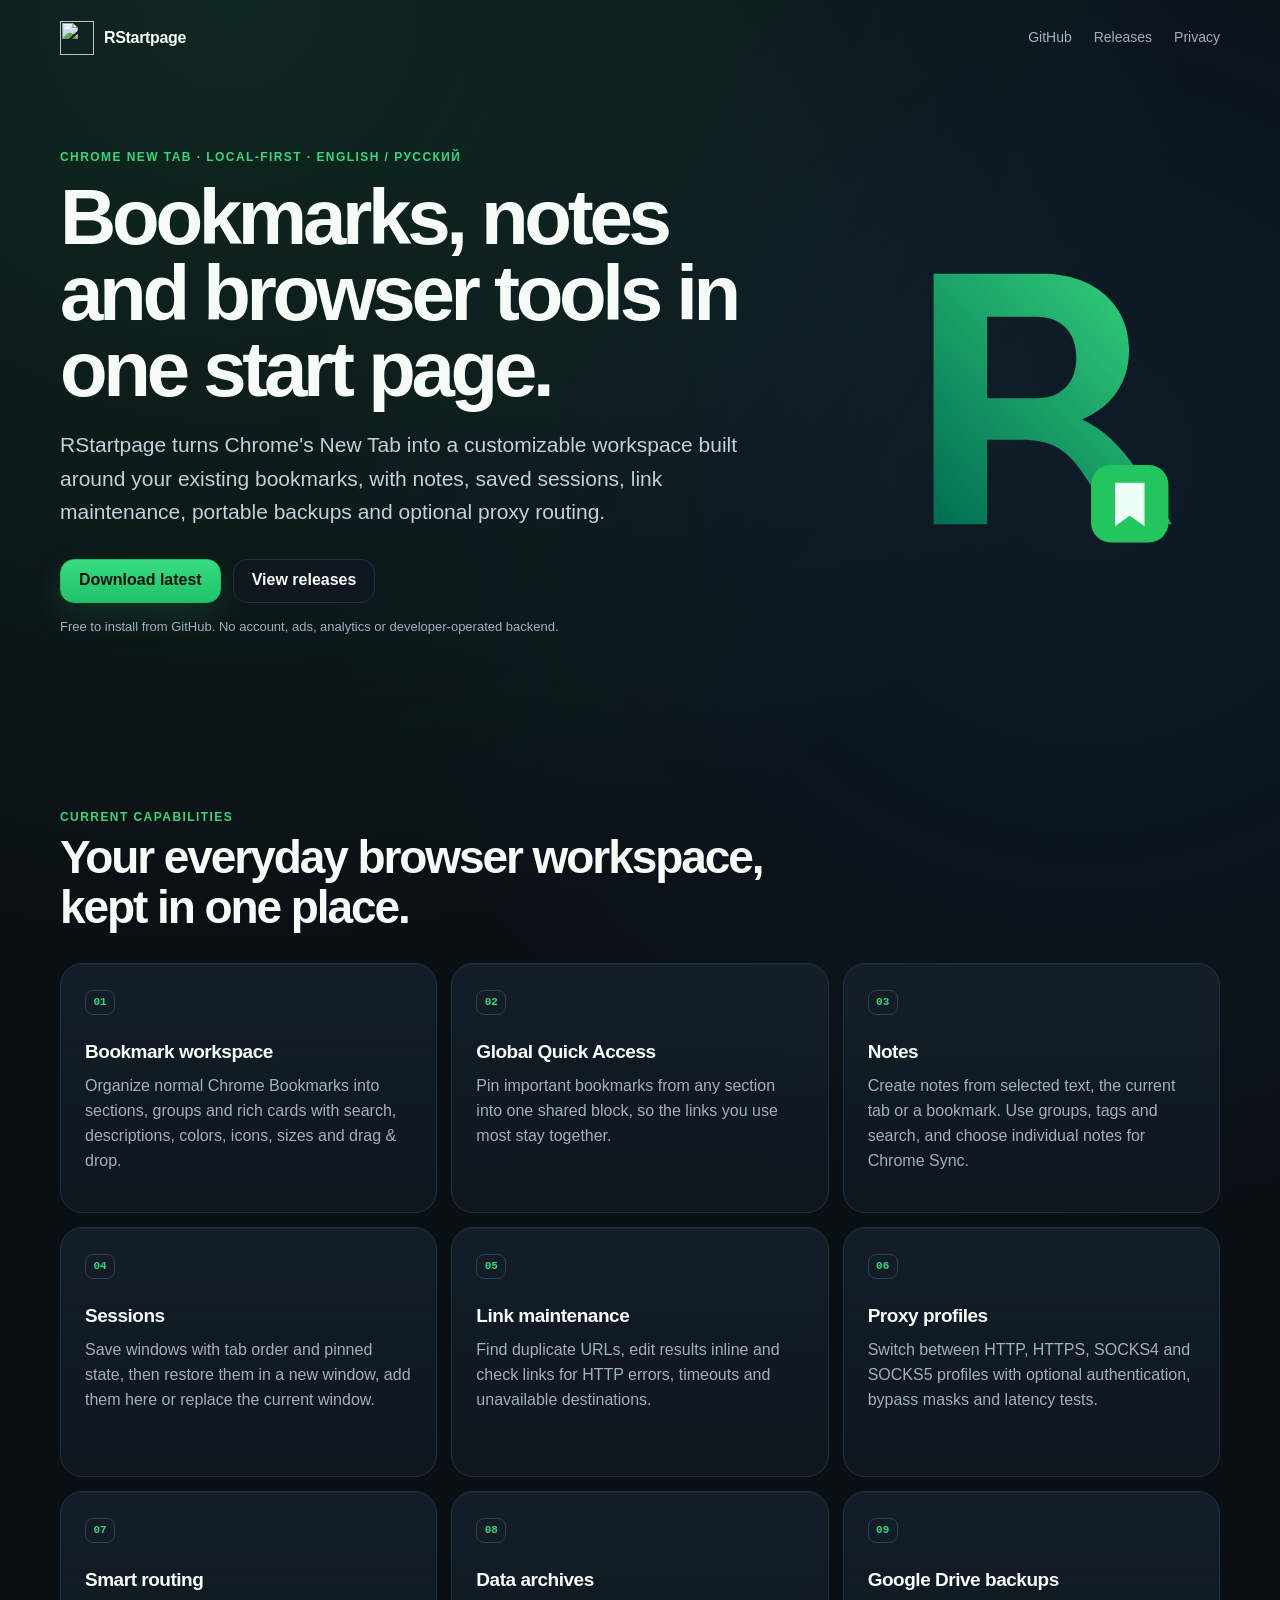
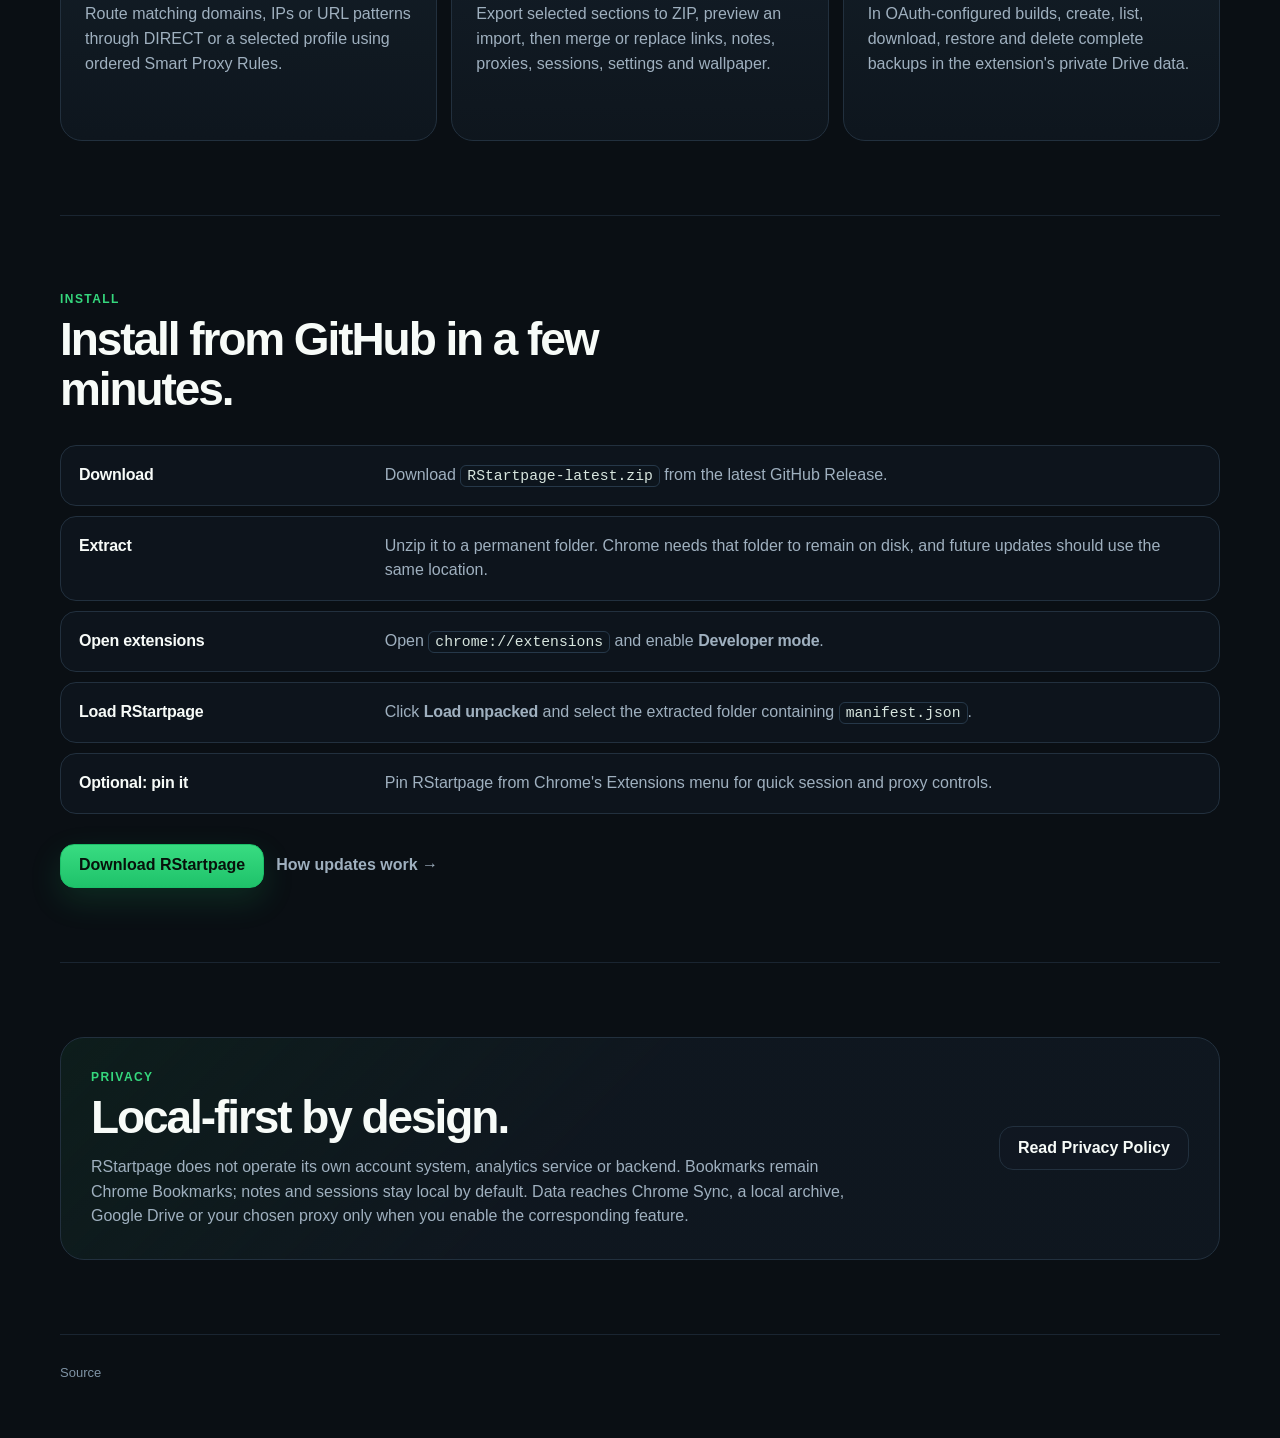
==== commit 3a97de93: "Refresh project documentation and site" ====
--- a/docs/index.html
+++ b/docs/index.html
@@ -3,8 +3,8 @@
 <head>
   <meta charset="utf-8">
   <meta name="viewport" content="width=device-width,initial-scale=1">
-  <meta name="description" content="RStartpage is a local-first Chrome New Tab workspace with bookmarks, sessions, link diagnostics and optional proxy routing.">
-  <title>RStartpage — Chrome New Tab workspace</title>
+  <meta name="description" content="RStartpage is a local-first Chrome New Tab workspace for bookmarks, notes, sessions, link maintenance, backups and optional proxy routing.">
+  <title>RStartpage — bookmarks, notes and browser tools</title>
   <link rel="stylesheet" href="style.css">
 </head>
 <body>
@@ -23,9 +23,9 @@
   <main>
     <section class="hero wrap">
       <div class="hero-copy">
-        <div class="eyebrow">Chrome New Tab · Local-first</div>
-        <h1>Your bookmarks, sessions and proxy tools in one start page.</h1>
-        <p class="lead">RStartpage replaces Chrome's New Tab with a customizable workspace built around your existing Chrome Bookmarks. It also includes saved sessions, bookmark diagnostics, optional proxy profiles and Smart Proxy Rules.</p>
+        <div class="eyebrow">Chrome New Tab · Local-first · English / Русский</div>
+        <h1>Bookmarks, notes and browser tools in one start page.</h1>
+        <p class="lead">RStartpage turns Chrome's New Tab into a customizable workspace built around your existing bookmarks, with notes, saved sessions, link maintenance, portable backups and optional proxy routing.</p>
         <div class="actions">
           <a class="button primary" href="https://github.com/regesheu/RStartpage/releases/latest/download/RStartpage-latest.zip">Download latest</a>
           <a class="button" href="https://github.com/regesheu/RStartpage/releases">View releases</a>
@@ -37,18 +37,21 @@
       </div>
     </section>
 
-    <section class="wrap section">
+    <section class="wrap section" id="features">
       <div class="section-heading">
-        <div class="eyebrow">What it does</div>
-        <h2>A start page that stays close to Chrome.</h2>
+        <div class="eyebrow">Current capabilities</div>
+        <h2>Your everyday browser workspace, kept in one place.</h2>
       </div>
       <div class="feature-grid">
-        <article class="feature"><span>01</span><h3>Bookmarks</h3><p>Organize normal Chrome Bookmarks into sections, groups and rich cards with search, descriptions, colors, icons and drag & drop.</p></article>
-        <article class="feature"><span>02</span><h3>Sessions</h3><p>Save the current browser window and restore a set of tabs later from the toolbar popup or Session Manager.</p></article>
-        <article class="feature"><span>03</span><h3>Diagnostics</h3><p>Find duplicate bookmarks and check links inline without leaving the start page.</p></article>
-        <article class="feature"><span>04</span><h3>Proxy profiles</h3><p>Switch between user-configured HTTP, HTTPS and SOCKS profiles, with optional authentication, bypass masks and health checks.</p></article>
-        <article class="feature"><span>05</span><h3>Smart routing</h3><p>Route matching domains or IP masks through a selected proxy profile or DIRECT using ordered Smart Proxy Rules.</p></article>
-        <article class="feature"><span>06</span><h3>Backup & sync</h3><p>Use Chrome Sync for supported settings and export/import RStartpage data as JSON when you want a portable backup.</p></article>
+        <article class="feature"><span>01</span><h3>Bookmark workspace</h3><p>Organize normal Chrome Bookmarks into sections, groups and rich cards with search, descriptions, colors, icons, sizes and drag & drop.</p></article>
+        <article class="feature"><span>02</span><h3>Global Quick Access</h3><p>Pin important bookmarks from any section into one shared block, so the links you use most stay together.</p></article>
+        <article class="feature"><span>03</span><h3>Notes</h3><p>Create notes from selected text, the current tab or a bookmark. Use groups, tags and search, and choose individual notes for Chrome Sync.</p></article>
+        <article class="feature"><span>04</span><h3>Sessions</h3><p>Save windows with tab order and pinned state, then restore them in a new window, add them here or replace the current window.</p></article>
+        <article class="feature"><span>05</span><h3>Link maintenance</h3><p>Find duplicate URLs, edit results inline and check links for HTTP errors, timeouts and unavailable destinations.</p></article>
+        <article class="feature"><span>06</span><h3>Proxy profiles</h3><p>Switch between HTTP, HTTPS, SOCKS4 and SOCKS5 profiles with optional authentication, bypass masks and latency tests.</p></article>
+        <article class="feature"><span>07</span><h3>Smart routing</h3><p>Route matching domains, IPs or URL patterns through DIRECT or a selected profile using ordered Smart Proxy Rules.</p></article>
+        <article class="feature"><span>08</span><h3>Data archives</h3><p>Export selected sections to ZIP, preview an import, then merge or replace links, notes, proxies, sessions, settings and wallpaper.</p></article>
+        <article class="feature"><span>09</span><h3>Google Drive backups</h3><p>In OAuth-configured builds, create, list, download, restore and delete complete backups in the extension's private Drive data.</p></article>
       </div>
     </section>
 
@@ -59,7 +62,7 @@
       </div>
       <ol class="steps">
         <li><strong>Download</strong><span>Download <code>RStartpage-latest.zip</code> from the latest GitHub Release.</span></li>
-        <li><strong>Extract</strong><span>Unzip it to a permanent folder. Keep using that same folder for future updates.</span></li>
+        <li><strong>Extract</strong><span>Unzip it to a permanent folder. Chrome needs that folder to remain on disk, and future updates should use the same location.</span></li>
         <li><strong>Open extensions</strong><span>Open <code>chrome://extensions</code> and enable <strong>Developer mode</strong>.</span></li>
         <li><strong>Load RStartpage</strong><span>Click <strong>Load unpacked</strong> and select the extracted folder containing <code>manifest.json</code>.</span></li>
         <li><strong>Optional: pin it</strong><span>Pin RStartpage from Chrome's Extensions menu for quick session and proxy controls.</span></li>
@@ -74,7 +77,7 @@
       <div>
         <div class="eyebrow">Privacy</div>
         <h2>Local-first by design.</h2>
-        <p>RStartpage does not operate its own account system, analytics service or backend. Bookmarks remain Chrome Bookmarks. Proxy passwords stay local unless you explicitly enable password sync for a profile.</p>
+        <p>RStartpage does not operate its own account system, analytics service or backend. Bookmarks remain Chrome Bookmarks; notes and sessions stay local by default. Data reaches Chrome Sync, a local archive, Google Drive or your chosen proxy only when you enable the corresponding feature.</p>
       </div>
       <a class="button" href="privacy.html">Read Privacy Policy</a>
     </section>
--- a/docs/style.css
+++ b/docs/style.css
@@ -1 +1 @@
-:root{color-scheme:dark;font-family:-apple-system,BlinkMacSystemFont,"SF Pro Display","Segoe UI",sans-serif;background:#0a0f14;color:#f7fbf8;--bg:#0a0f14;--surface:#101821;--surface2:#141f2a;--border:#22303e;--text:#f7fbf8;--muted:#9fb0bf;--green:#35d77d;--green2:#1bbf68;--max:1160px}*{box-sizing:border-box}html{scroll-behavior:smooth}body{margin:0;min-height:100vh;line-height:1.55;background:radial-gradient(circle at 18% 0%,rgba(53,215,125,.12),transparent 30%),radial-gradient(circle at 85% 15%,rgba(53,135,215,.10),transparent 28%),var(--bg);color:var(--text)}a{color:inherit;text-decoration:none}.wrap{width:min(calc(100% - 40px),var(--max));margin:0 auto}.nav-wrap{min-height:76px;display:flex;align-items:center;justify-content:space-between;gap:24px}.brand{display:inline-flex;align-items:center;gap:10px;font-weight:700;letter-spacing:-.02em}.brand img{display:block}.nav nav{display:flex;align-items:center;gap:22px}.nav nav a{color:var(--muted);font-size:14px}.nav nav a:hover,.text-link:hover,.footer a:hover{color:var(--green)}.hero{min-height:540px;display:grid;grid-template-columns:minmax(0,1.3fr) minmax(260px,.7fr);gap:44px;align-items:center;padding:72px 0 84px}.hero-copy{max-width:780px}.eyebrow{color:var(--green);font-size:12px;font-weight:750;letter-spacing:.12em;text-transform:uppercase}.hero h1{margin:12px 0 20px;font-size:clamp(44px,7vw,78px);line-height:.98;letter-spacing:-.055em;max-width:900px}.lead{max-width:760px;margin:0;color:#c4d0d9;font-size:clamp(17px,2vw,21px);line-height:1.6}.actions,.install-actions{display:flex;align-items:center;gap:12px;flex-wrap:wrap;margin-top:30px}.button{min-height:44px;display:inline-flex;align-items:center;justify-content:center;padding:0 18px;border:1px solid var(--border);border-radius:14px;background:rgba(16,24,33,.82);color:var(--text);font-weight:650;transition:.16s ease}.button:hover{transform:translateY(-1px);border-color:#35516a;background:#15202b}.button.primary{border-color:var(--green2);background:linear-gradient(180deg,#38dc81,#1fc26a);color:#07110b;box-shadow:0 12px 32px rgba(31,194,106,.16)}.button.primary:hover{background:linear-gradient(180deg,#45e38b,#27cb72)}.small{margin-top:14px;color:var(--muted);font-size:13px}.hero-mark{display:grid;place-items:center}.hero-mark img{width:min(100%,360px);filter:drop-shadow(0 24px 45px rgba(0,0,0,.28))}.section{padding:74px 0}.section-heading{max-width:720px;margin-bottom:30px}.section-heading h2,.privacy-card h2{margin:7px 0 0;font-size:clamp(30px,4vw,46px);line-height:1.08;letter-spacing:-.045em}.feature-grid{display:grid;grid-template-columns:repeat(3,minmax(0,1fr));gap:14px}.feature{min-height:230px;padding:24px;border:1px solid var(--border);border-radius:22px;background:linear-gradient(180deg,rgba(20,31,42,.92),rgba(15,23,31,.86));box-shadow:inset 0 1px 0 rgba(255,255,255,.025)}.feature>span{display:inline-flex;min-width:30px;height:25px;align-items:center;justify-content:center;border:1px solid #284156;border-radius:8px;color:var(--green);font:650 11px/1 ui-monospace,SFMono-Regular,Menlo,monospace}.feature h3{margin:22px 0 8px;font-size:19px;letter-spacing:-.025em}.feature p,.privacy-card p{margin:0;color:var(--muted)}.install{border-top:1px solid rgba(34,48,62,.7);border-bottom:1px solid rgba(34,48,62,.7)}.steps{list-style:none;padding:0;margin:0;display:grid;gap:10px;counter-reset:item}.steps li{display:grid;grid-template-columns:minmax(150px,.35fr) minmax(0,1fr);gap:20px;padding:17px 18px;border:1px solid var(--border);border-radius:16px;background:rgba(15,23,31,.72)}.steps strong{letter-spacing:-.015em}.steps span{color:var(--muted)}code{padding:2px 6px;border:1px solid #263849;border-radius:6px;background:#0d151d;color:#d8e6df;font-family:ui-monospace,SFMono-Regular,Menlo,monospace;font-size:.92em}.text-link{color:var(--muted);font-weight:620}.privacy-card{margin-top:74px;margin-bottom:74px;padding:30px;border:1px solid var(--border);border-radius:24px;background:linear-gradient(135deg,rgba(53,215,125,.07),rgba(16,24,33,.86) 45%);display:flex;align-items:center;justify-content:space-between;gap:36px}.privacy-card>div{max-width:760px}.privacy-card p{margin-top:12px}.footer{min-height:104px;padding:28px 0 40px;border-top:1px solid rgba(34,48,62,.7);display:flex;justify-content:space-between;gap:24px;color:#7f93a5;font-size:13px}@media(max-width:860px){.hero{grid-template-columns:1fr;min-height:auto;padding-top:56px}.hero-mark{display:none}.feature-grid{grid-template-columns:1fr 1fr}.privacy-card{align-items:flex-start;flex-direction:column}.nav nav a:nth-child(2){display:none}}@media(max-width:600px){.wrap{width:min(calc(100% - 28px),var(--max))}.nav-wrap{min-height:66px}.nav nav{gap:14px}.hero{padding:48px 0 60px}.hero h1{font-size:46px}.feature-grid{grid-template-columns:1fr}.section{padding:56px 0}.steps li{grid-template-columns:1fr;gap:4px}.footer{flex-direction:column}.privacy-card{margin-top:56px;margin-bottom:56px}.actions .button,.install-actions .button{width:100%}}
+:root{color-scheme:dark;font-family:-apple-system,BlinkMacSystemFont,"SF Pro Display","Segoe UI",sans-serif;background:#0a0f14;color:#f7fbf8;--bg:#0a0f14;--surface:#101821;--surface2:#141f2a;--border:#22303e;--text:#f7fbf8;--muted:#9fb0bf;--green:#35d77d;--green2:#1bbf68;--max:1160px}*{box-sizing:border-box}html{scroll-behavior:smooth}body{margin:0;min-height:100vh;line-height:1.55;background:radial-gradient(circle at 18% 0%,rgba(53,215,125,.12),transparent 30%),radial-gradient(circle at 85% 15%,rgba(53,135,215,.10),transparent 28%),var(--bg);color:var(--text)}a{color:inherit;text-decoration:none}.wrap{width:min(calc(100% - 40px),var(--max));margin:0 auto}.nav-wrap{min-height:76px;display:flex;align-items:center;justify-content:space-between;gap:24px}.brand{display:inline-flex;align-items:center;gap:10px;font-weight:700;letter-spacing:-.02em}.brand img{display:block}.nav nav{display:flex;align-items:center;gap:22px}.nav nav a{color:var(--muted);font-size:14px}.nav nav a:hover,.text-link:hover,.footer a:hover{color:var(--green)}.hero{min-height:540px;display:grid;grid-template-columns:minmax(0,1.3fr) minmax(260px,.7fr);gap:44px;align-items:center;padding:72px 0 84px}.hero-copy{max-width:780px}.eyebrow{color:var(--green);font-size:12px;font-weight:750;letter-spacing:.12em;text-transform:uppercase}.hero h1{margin:12px 0 20px;font-size:clamp(44px,7vw,78px);line-height:.98;letter-spacing:-.055em;max-width:900px}.lead{max-width:760px;margin:0;color:#c4d0d9;font-size:clamp(17px,2vw,21px);line-height:1.6}.actions,.install-actions{display:flex;align-items:center;gap:12px;flex-wrap:wrap;margin-top:30px}.button{min-height:44px;display:inline-flex;align-items:center;justify-content:center;padding:0 18px;border:1px solid var(--border);border-radius:14px;background:rgba(16,24,33,.82);color:var(--text);font-weight:650;transition:.16s ease}.button:hover{transform:translateY(-1px);border-color:#35516a;background:#15202b}.button.primary{border-color:var(--green2);background:linear-gradient(180deg,#38dc81,#1fc26a);color:#07110b;box-shadow:0 12px 32px rgba(31,194,106,.16)}.button.primary:hover{background:linear-gradient(180deg,#45e38b,#27cb72)}.small{margin-top:14px;color:var(--muted);font-size:13px}.hero-mark{display:grid;place-items:center}.hero-mark img{width:min(100%,360px);filter:drop-shadow(0 24px 45px rgba(0,0,0,.28))}.section{padding:74px 0}.section-heading{max-width:720px;margin-bottom:30px}.section-heading h2,.privacy-card h2{margin:7px 0 0;font-size:clamp(30px,4vw,46px);line-height:1.08;letter-spacing:-.045em}.feature-grid{display:grid;grid-template-columns:repeat(3,minmax(0,1fr));gap:14px}.feature{min-height:250px;padding:24px;border:1px solid var(--border);border-radius:22px;background:linear-gradient(180deg,rgba(20,31,42,.92),rgba(15,23,31,.86));box-shadow:inset 0 1px 0 rgba(255,255,255,.025)}.feature>span{display:inline-flex;min-width:30px;height:25px;align-items:center;justify-content:center;border:1px solid #284156;border-radius:8px;color:var(--green);font:650 11px/1 ui-monospace,SFMono-Regular,Menlo,monospace}.feature h3{margin:22px 0 8px;font-size:19px;letter-spacing:-.025em}.feature p,.privacy-card p{margin:0;color:var(--muted)}.install{border-top:1px solid rgba(34,48,62,.7);border-bottom:1px solid rgba(34,48,62,.7)}.steps{list-style:none;padding:0;margin:0;display:grid;gap:10px;counter-reset:item}.steps li{display:grid;grid-template-columns:minmax(150px,.35fr) minmax(0,1fr);gap:20px;padding:17px 18px;border:1px solid var(--border);border-radius:16px;background:rgba(15,23,31,.72)}.steps strong{letter-spacing:-.015em}.steps span{color:var(--muted)}code{padding:2px 6px;border:1px solid #263849;border-radius:6px;background:#0d151d;color:#d8e6df;font-family:ui-monospace,SFMono-Regular,Menlo,monospace;font-size:.92em}.text-link{color:var(--muted);font-weight:620}.privacy-card{margin-top:74px;margin-bottom:74px;padding:30px;border:1px solid var(--border);border-radius:24px;background:linear-gradient(135deg,rgba(53,215,125,.07),rgba(16,24,33,.86) 45%);display:flex;align-items:center;justify-content:space-between;gap:36px}.privacy-card>div{max-width:760px}.privacy-card p{margin-top:12px}.policy-page{max-width:820px;padding:64px 0 84px}.policy-page h1{margin:26px 0 4px;font-size:clamp(40px,7vw,66px);line-height:1;letter-spacing:-.05em}.policy-page h2{margin:42px 0 10px;font-size:24px;letter-spacing:-.025em}.policy-page p{color:#c4d0d9}.policy-page .muted{margin-top:0;color:var(--muted)}.policy-page a:not(.text-link){color:var(--green)}.footer{min-height:104px;padding:28px 0 40px;border-top:1px solid rgba(34,48,62,.7);display:flex;justify-content:space-between;gap:24px;color:#7f93a5;font-size:13px}@media(max-width:860px){.hero{grid-template-columns:1fr;min-height:auto;padding-top:56px}.hero-mark{display:none}.feature-grid{grid-template-columns:1fr 1fr}.privacy-card{align-items:flex-start;flex-direction:column}.nav nav a:nth-child(2){display:none}}@media(max-width:600px){.wrap{width:min(calc(100% - 28px),var(--max))}.nav-wrap{min-height:66px}.nav nav{gap:14px}.hero{padding:48px 0 60px}.hero h1{font-size:46px}.feature-grid{grid-template-columns:1fr}.section{padding:56px 0}.steps li{grid-template-columns:1fr;gap:4px}.footer{flex-direction:column}.privacy-card{margin-top:56px;margin-bottom:56px}.policy-page{padding-top:36px}.actions .button,.install-actions .button{width:100%}}
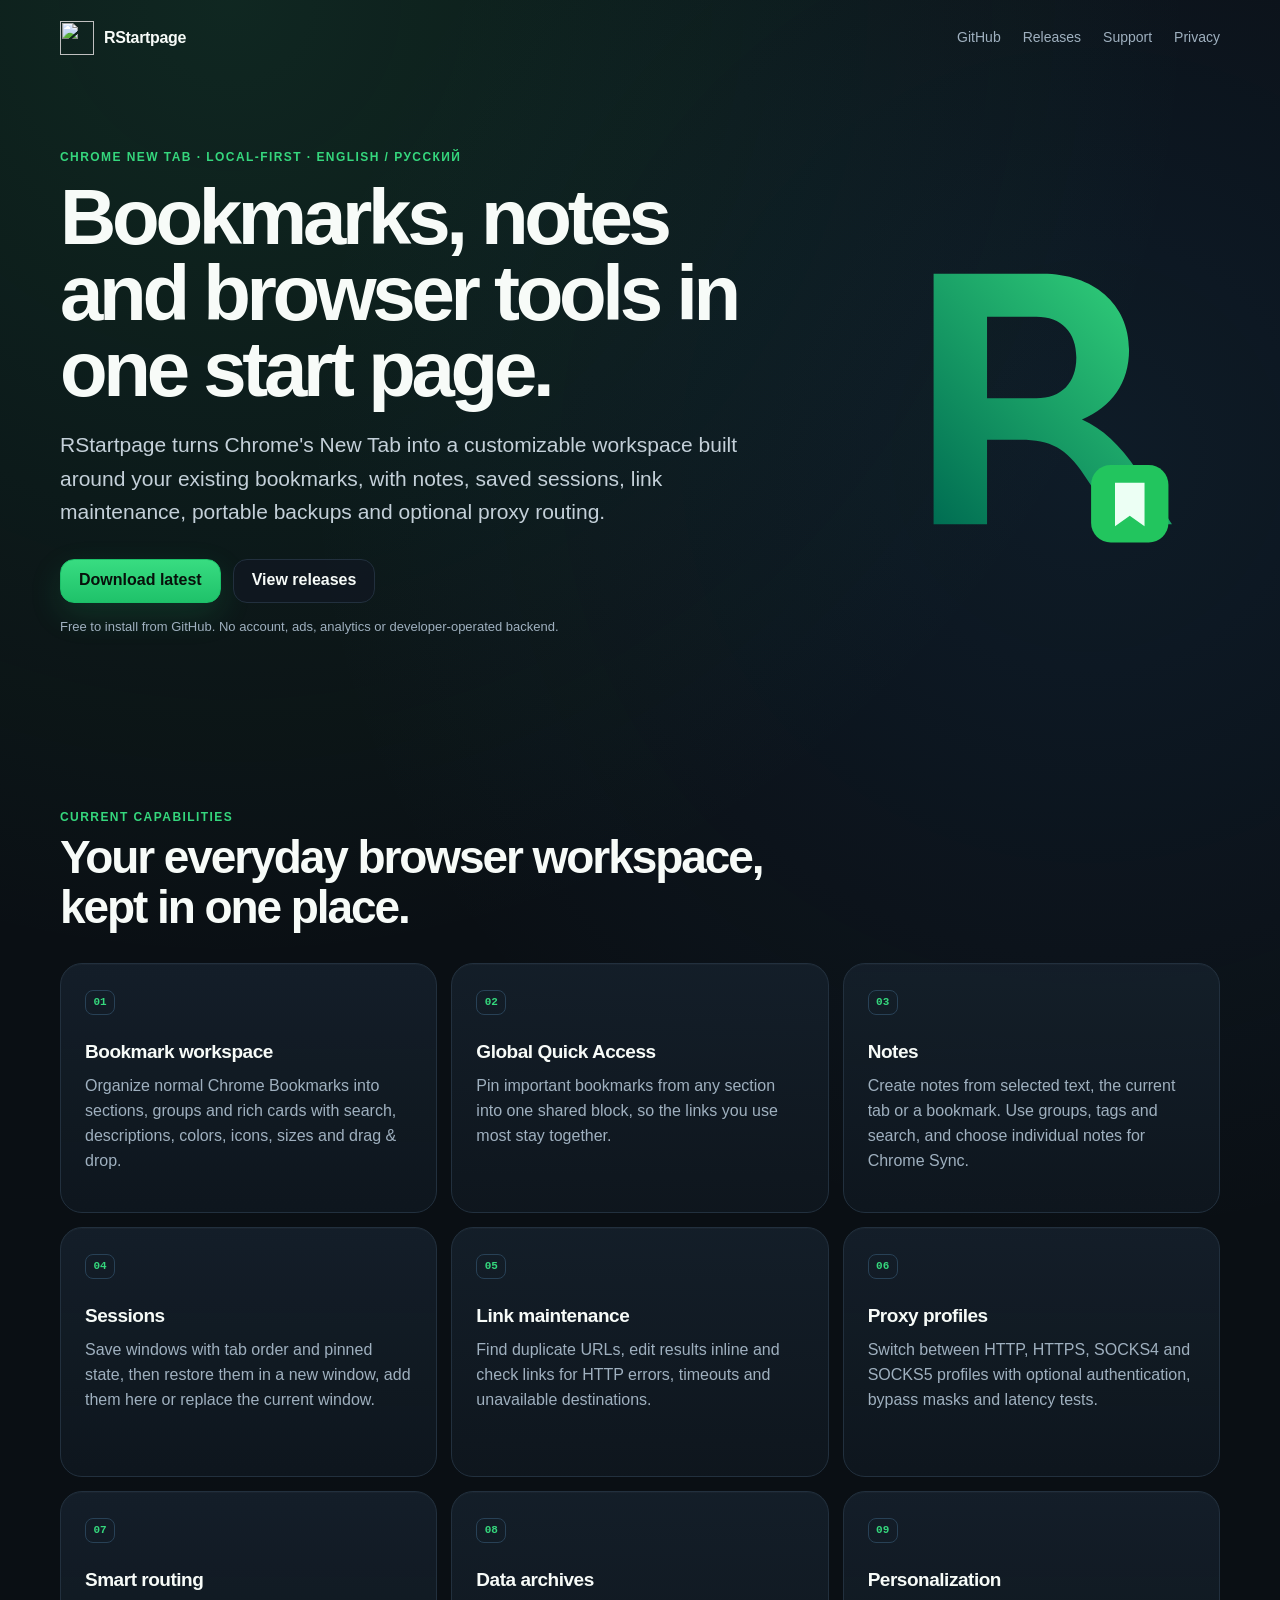
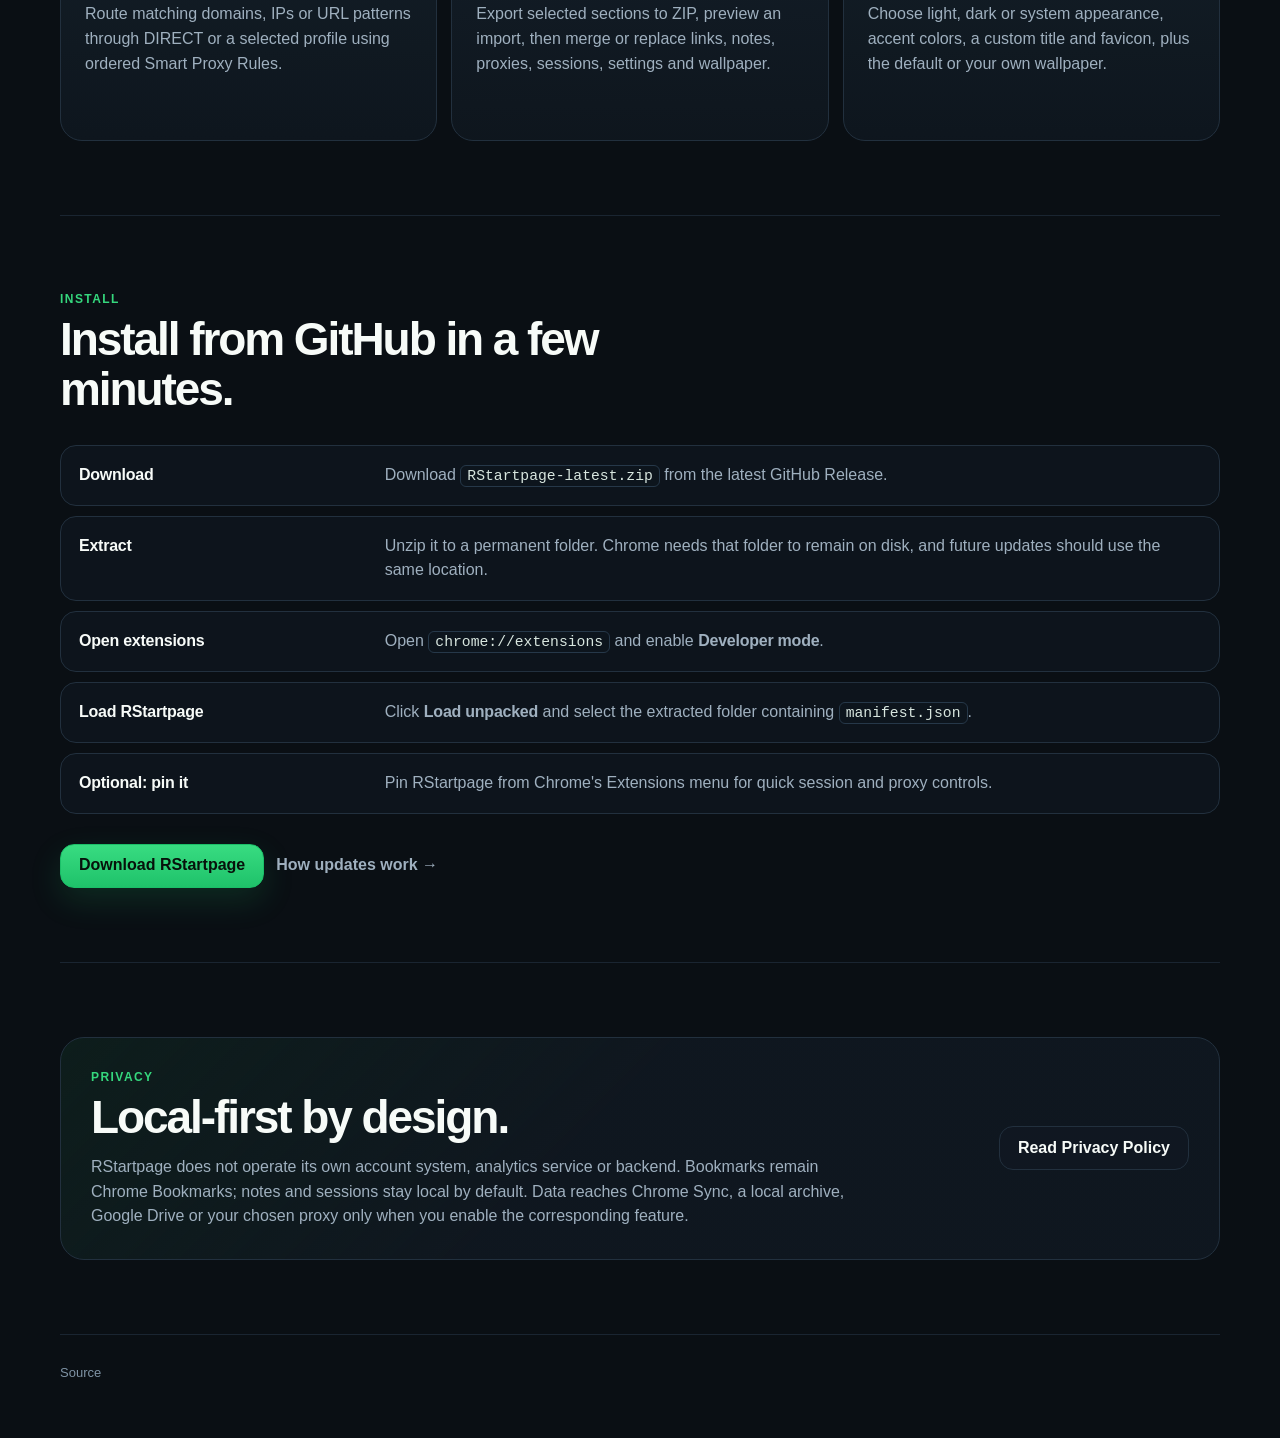
==== commit d44fde20: "Align project page with Chrome Web Store build" ====
--- a/docs/index.html
+++ b/docs/index.html
@@ -16,6 +16,7 @@
     <nav>
       <a href="https://github.com/regesheu/RStartpage">GitHub</a>
       <a href="https://github.com/regesheu/RStartpage/releases">Releases</a>
+      <a href="support.html">Support</a>
       <a href="privacy.html">Privacy</a>
     </nav>
   </header>
@@ -51,7 +52,7 @@
         <article class="feature"><span>06</span><h3>Proxy profiles</h3><p>Switch between HTTP, HTTPS, SOCKS4 and SOCKS5 profiles with optional authentication, bypass masks and latency tests.</p></article>
         <article class="feature"><span>07</span><h3>Smart routing</h3><p>Route matching domains, IPs or URL patterns through DIRECT or a selected profile using ordered Smart Proxy Rules.</p></article>
         <article class="feature"><span>08</span><h3>Data archives</h3><p>Export selected sections to ZIP, preview an import, then merge or replace links, notes, proxies, sessions, settings and wallpaper.</p></article>
-        <article class="feature"><span>09</span><h3>Google Drive backups</h3><p>In OAuth-configured builds, create, list, download, restore and delete complete backups in the extension's private Drive data.</p></article>
+        <article class="feature"><span>09</span><h3>Personalization</h3><p>Choose light, dark or system appearance, accent colors, a custom title and favicon, plus the default or your own wallpaper.</p></article>
       </div>
     </section>
 
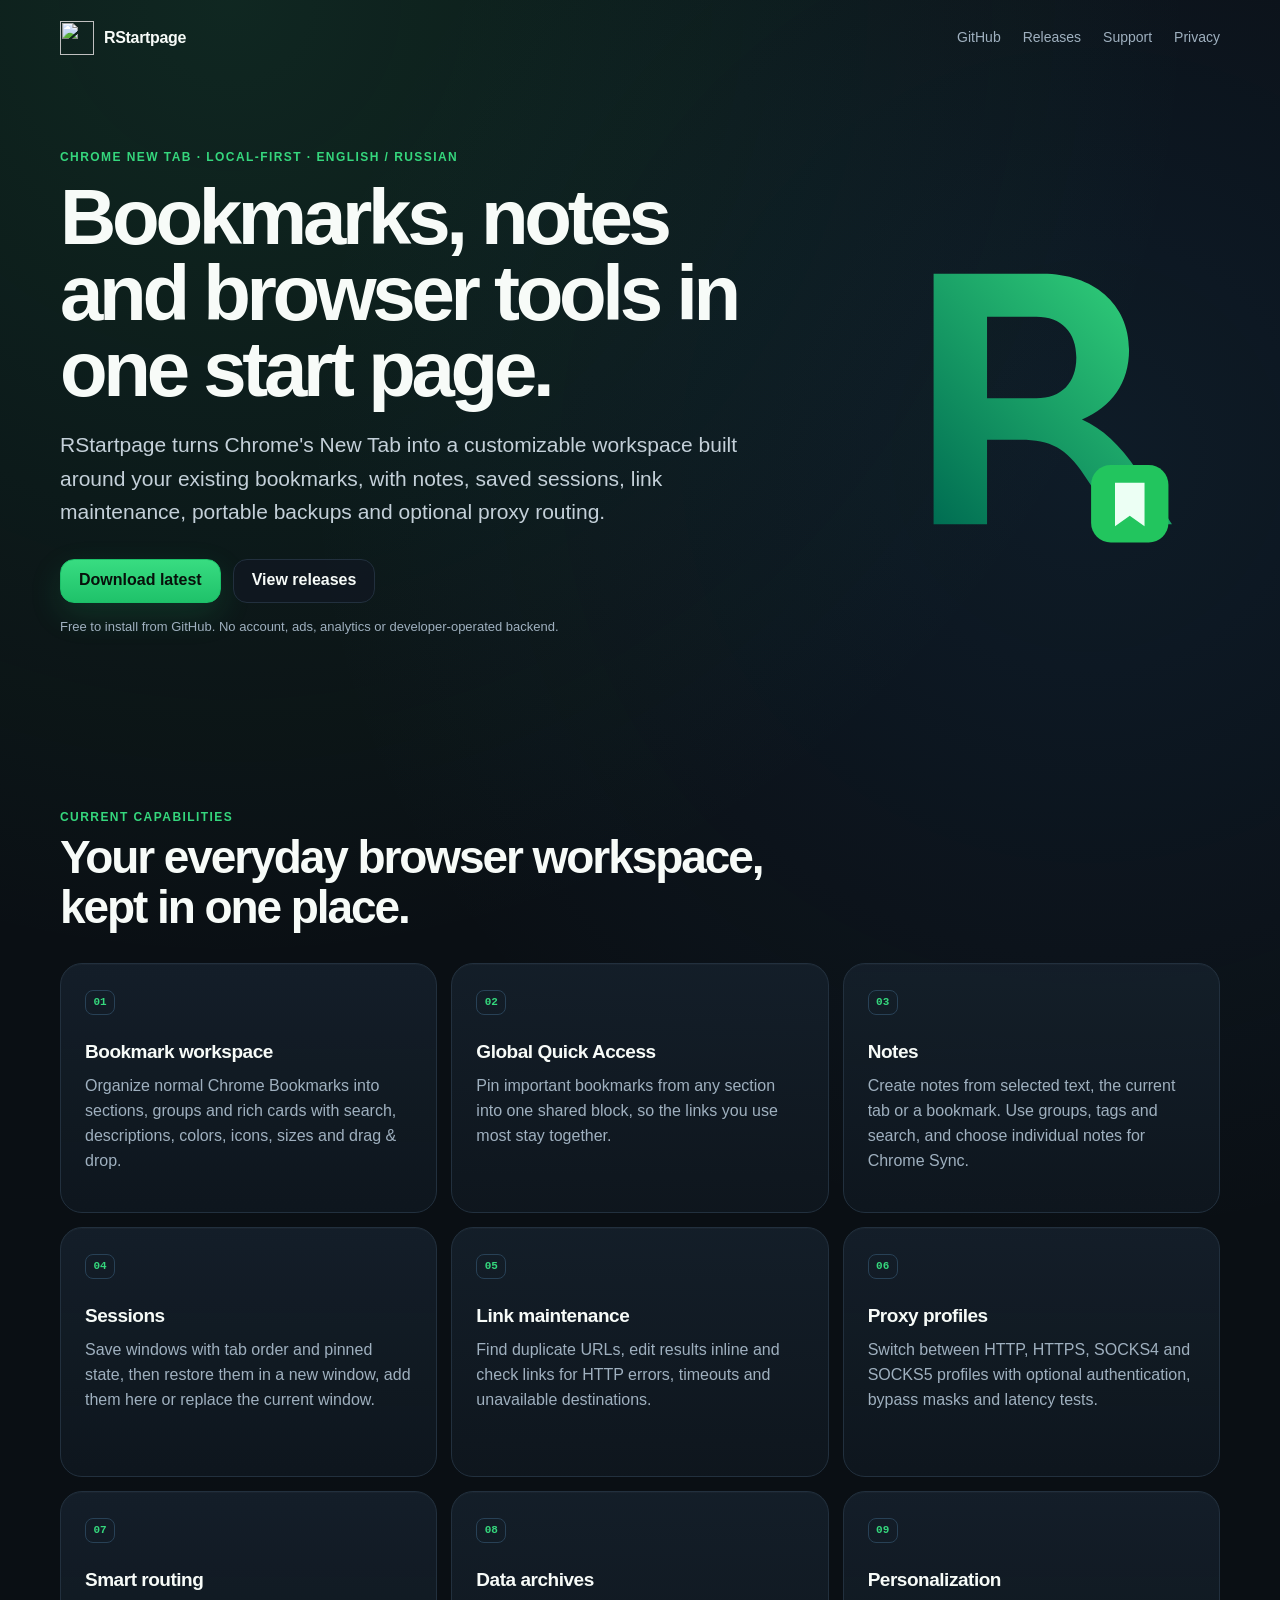
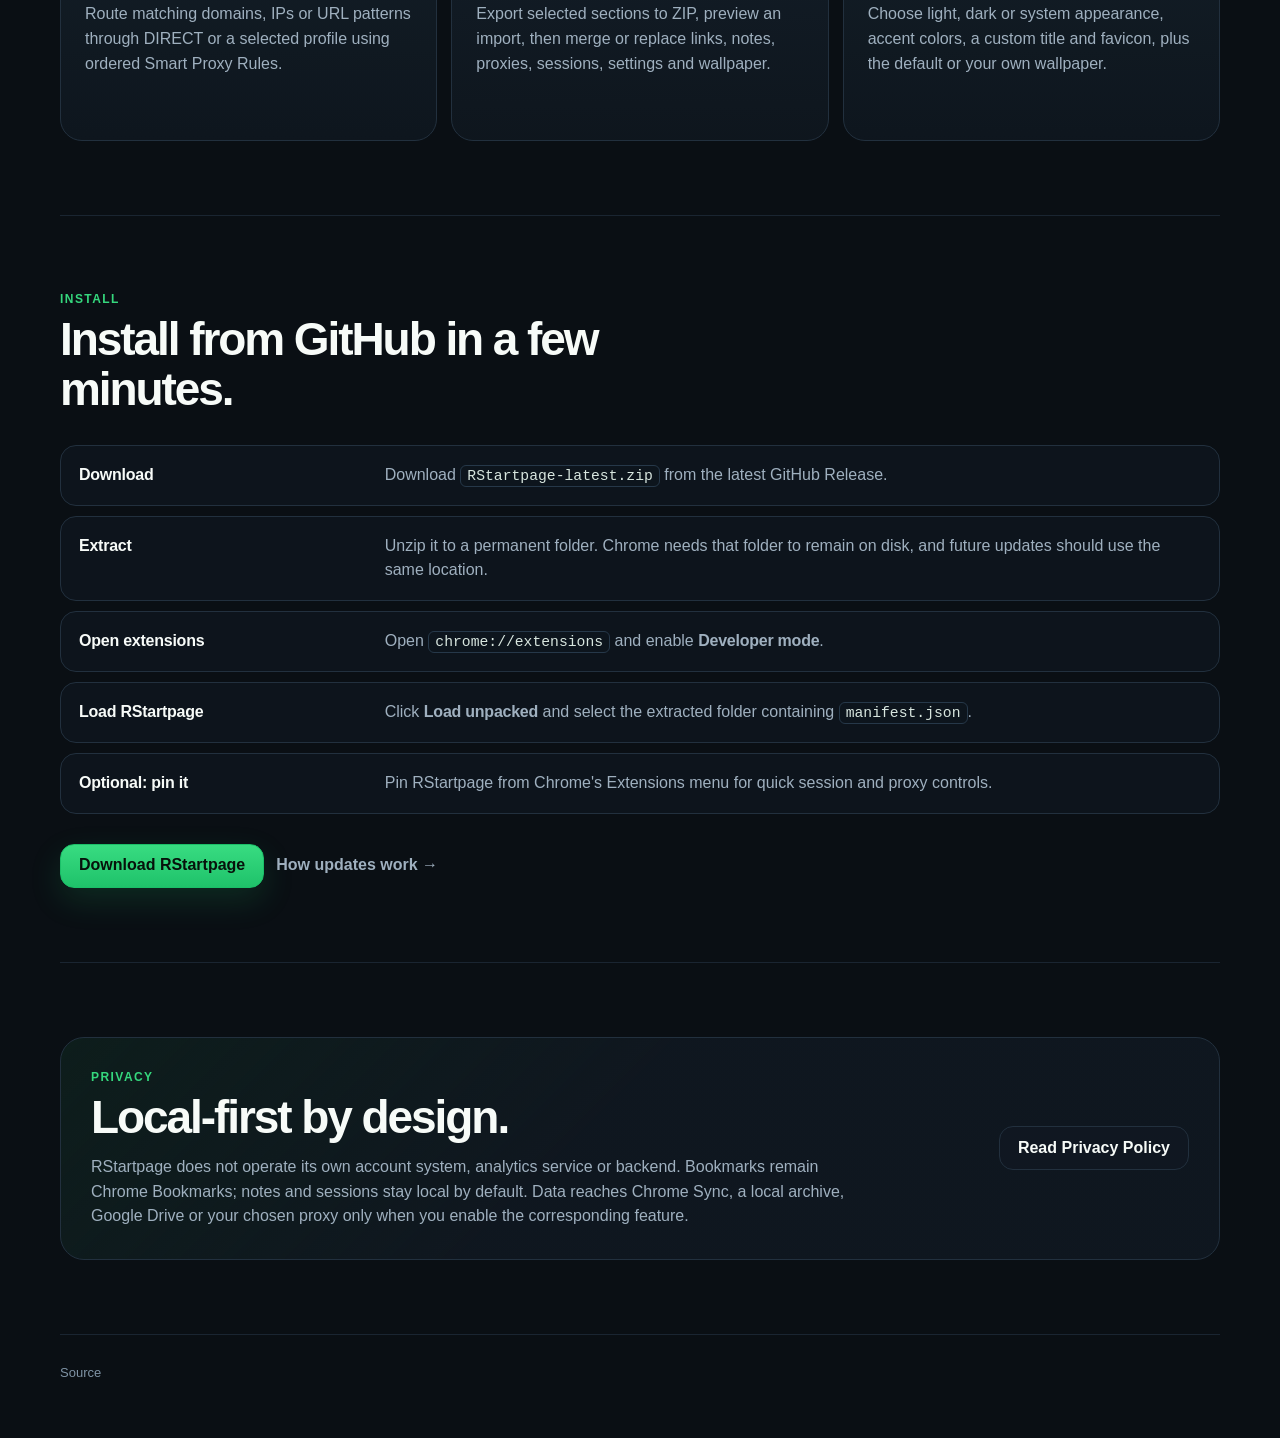
==== commit 12f8f925: "Complete English localization and synchronize note context menus for 1.8.3" ====
--- a/docs/index.html
+++ b/docs/index.html
@@ -24,7 +24,7 @@
   <main>
     <section class="hero wrap">
       <div class="hero-copy">
-        <div class="eyebrow">Chrome New Tab · Local-first · English / Русский</div>
+        <div class="eyebrow">Chrome New Tab · Local-first · English / Russian</div>
         <h1>Bookmarks, notes and browser tools in one start page.</h1>
         <p class="lead">RStartpage turns Chrome's New Tab into a customizable workspace built around your existing bookmarks, with notes, saved sessions, link maintenance, portable backups and optional proxy routing.</p>
         <div class="actions">
